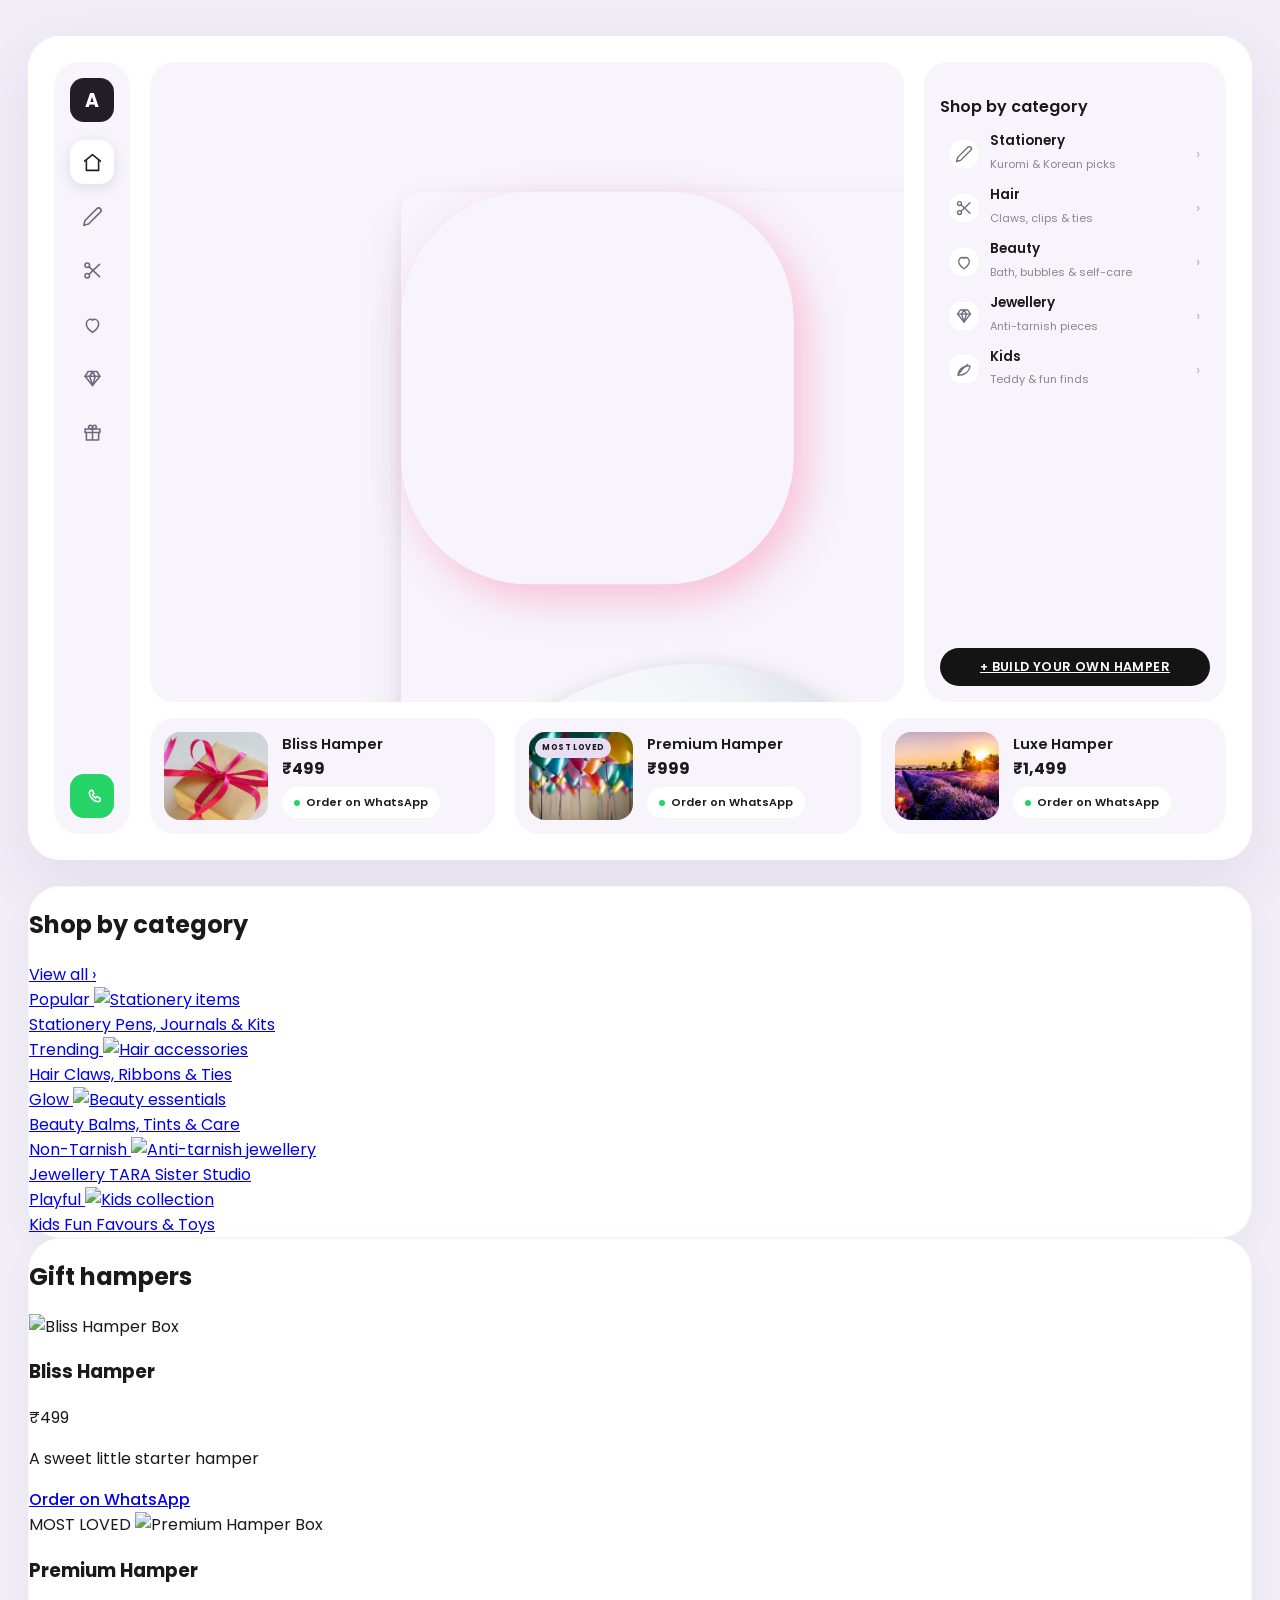
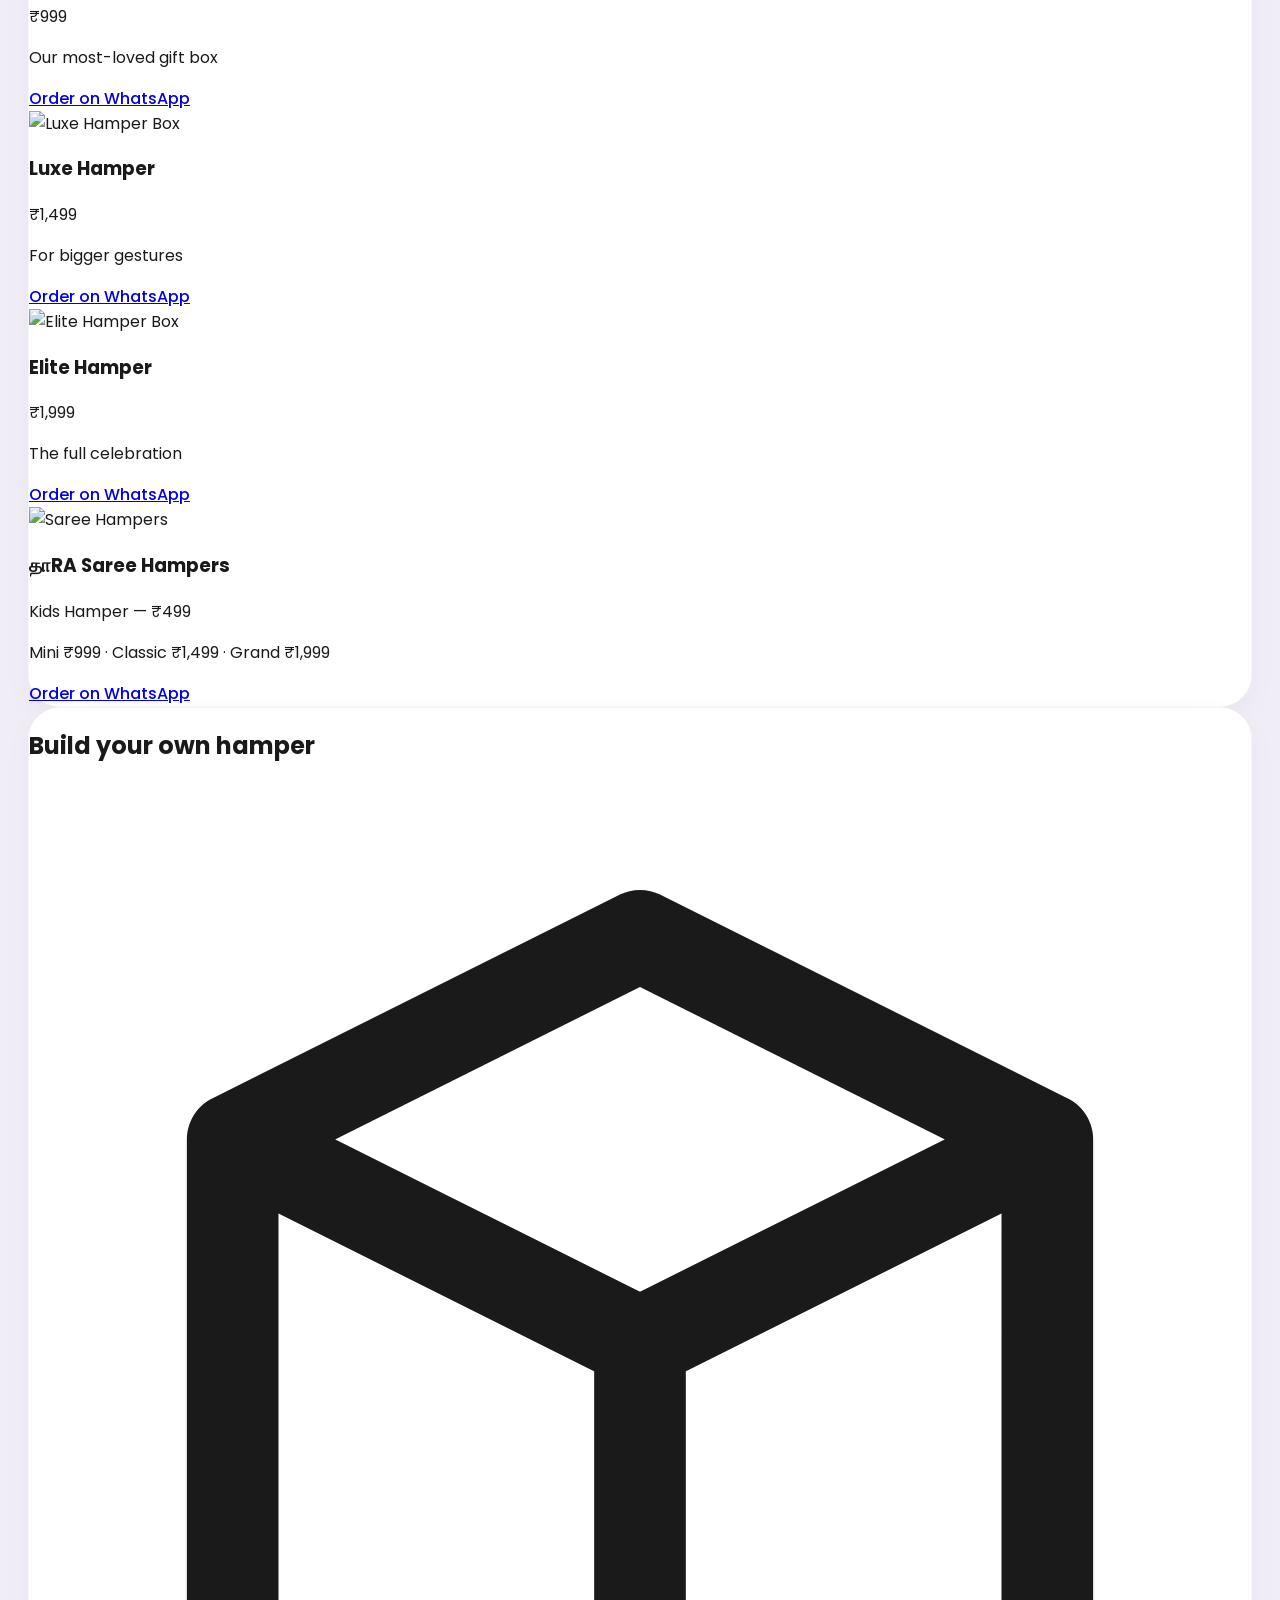
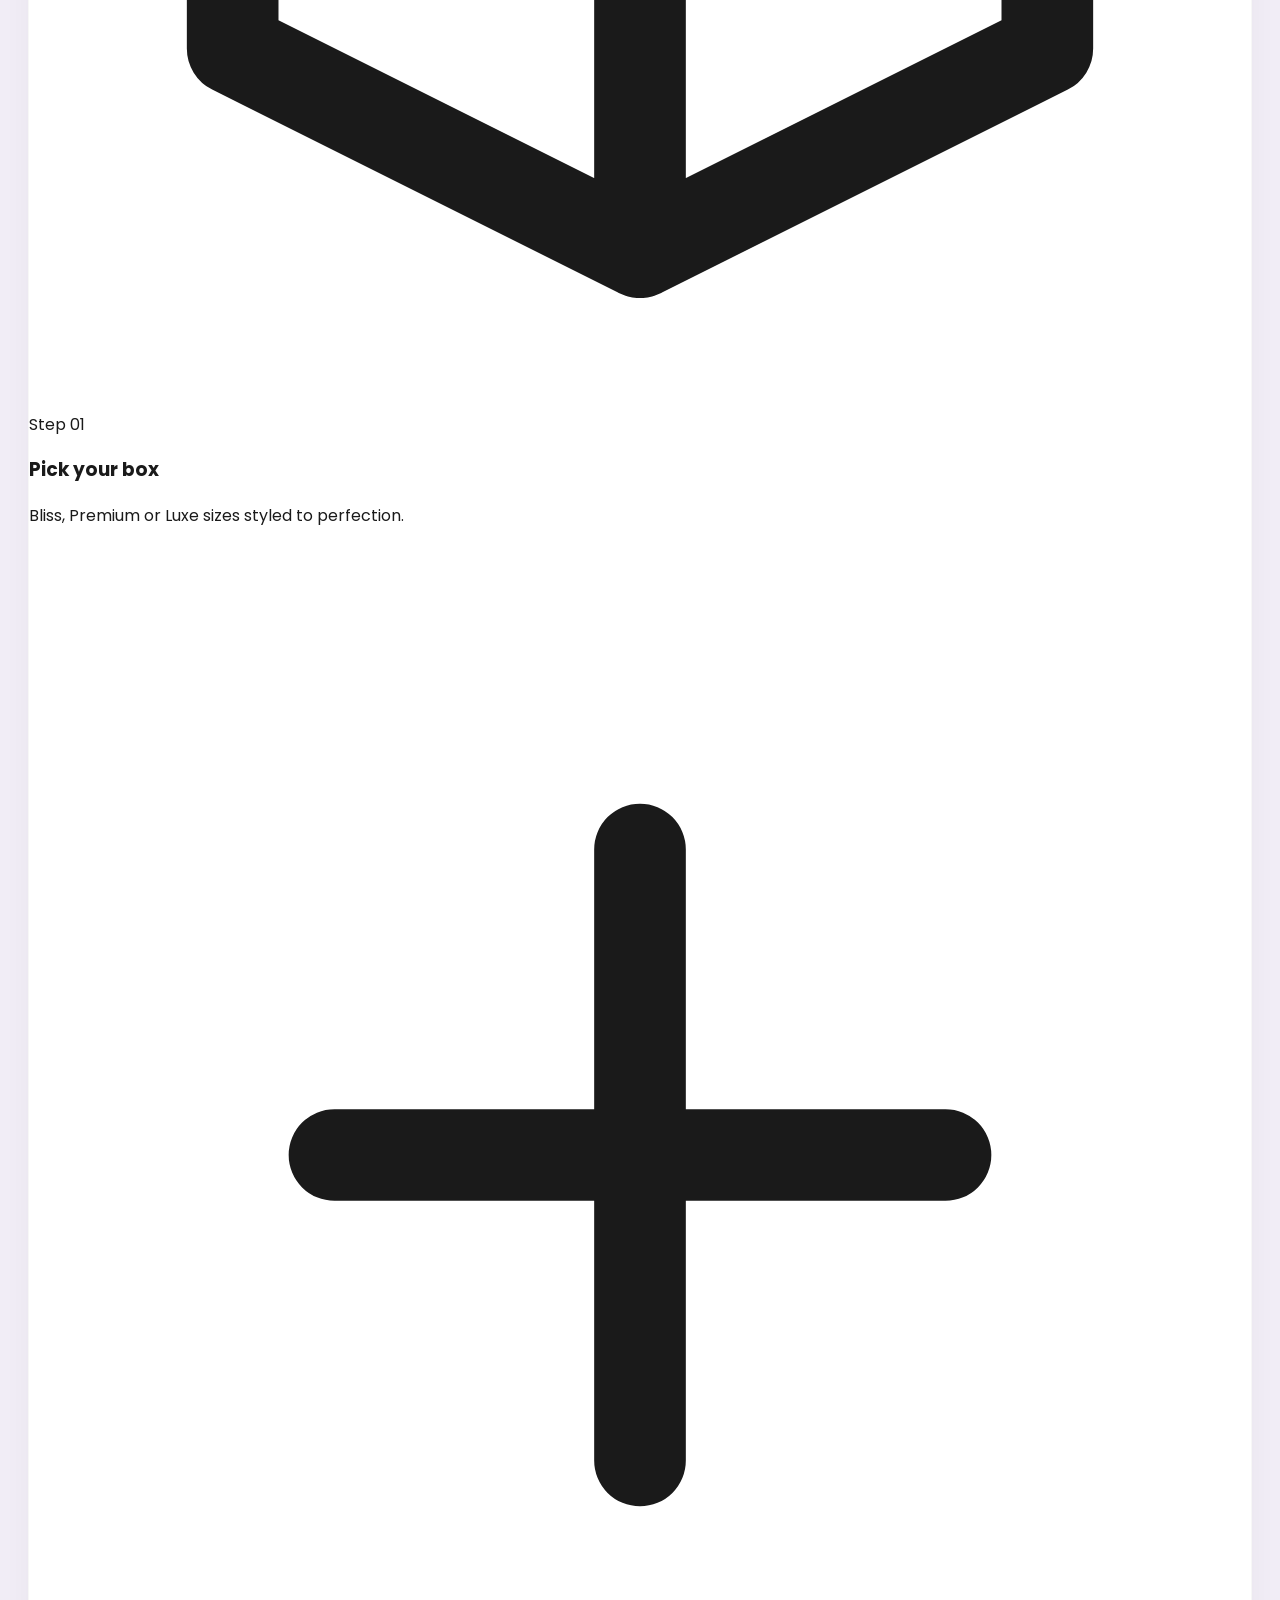
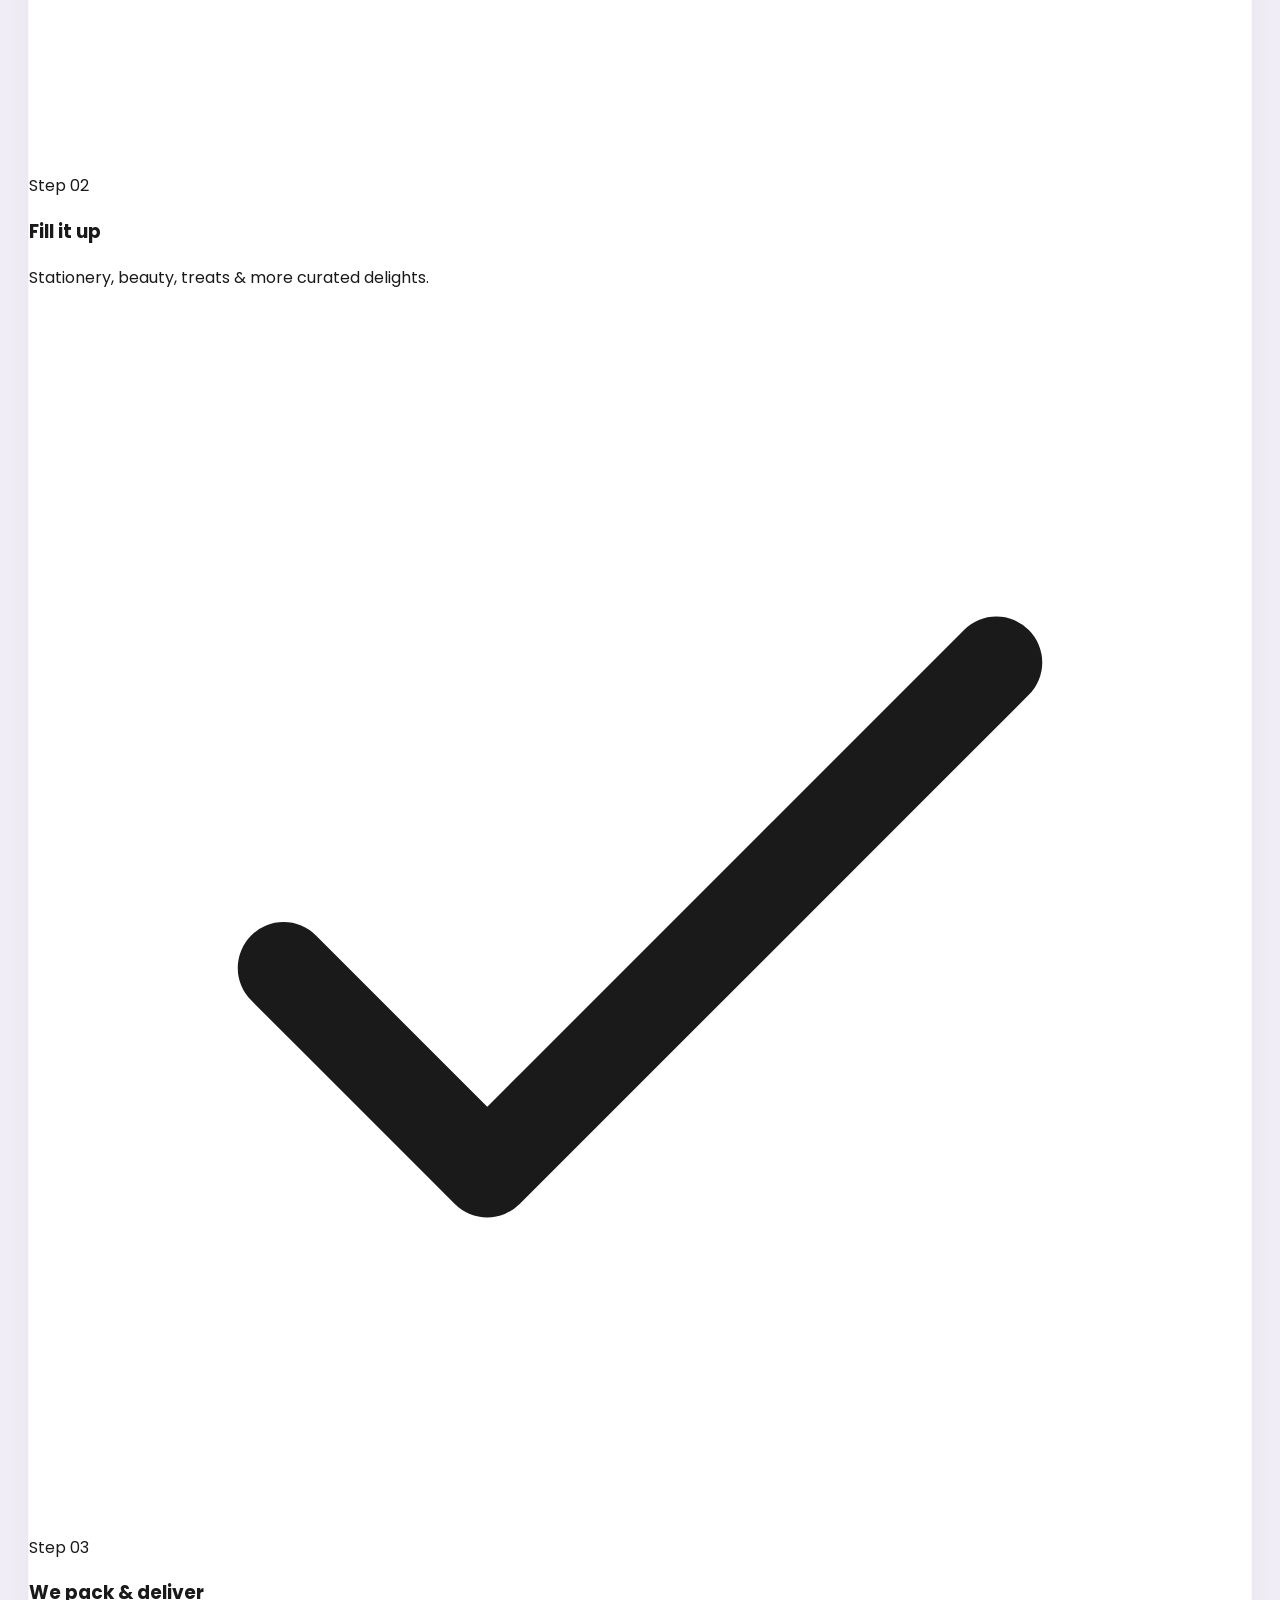
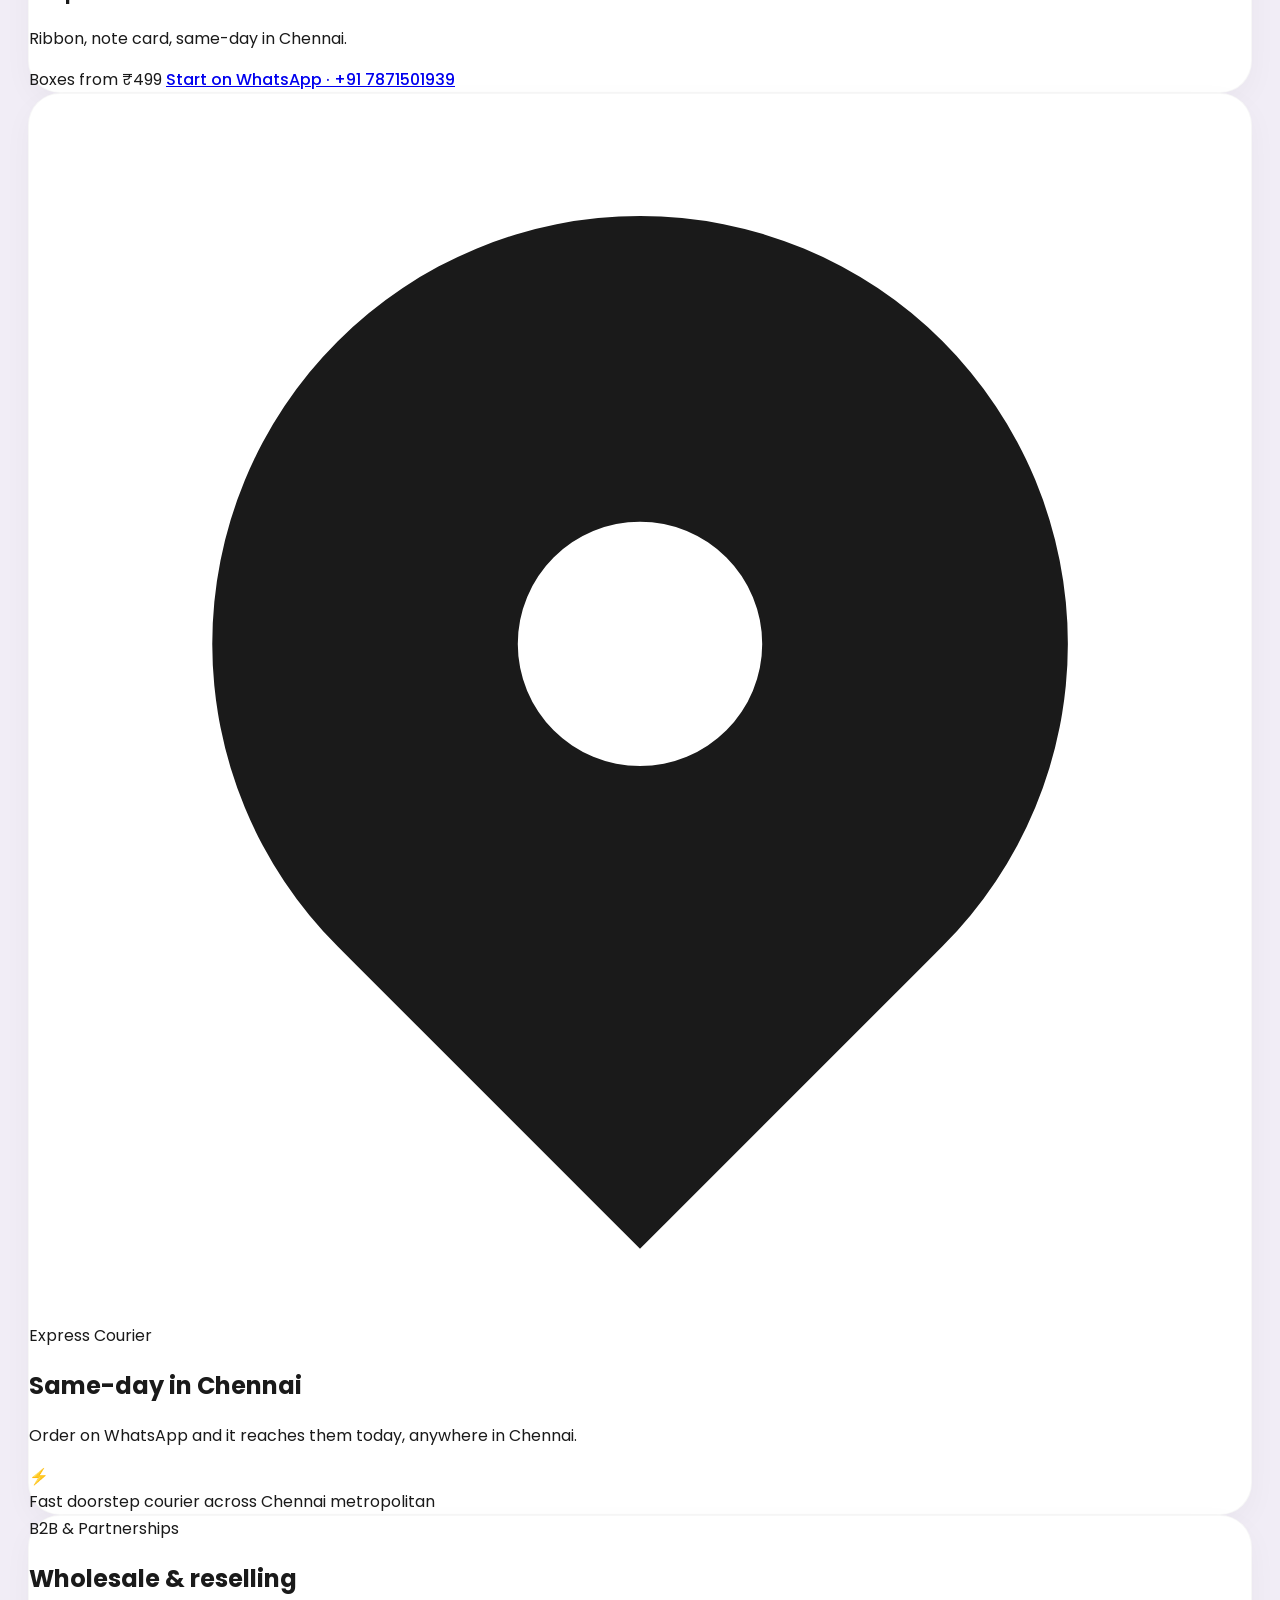
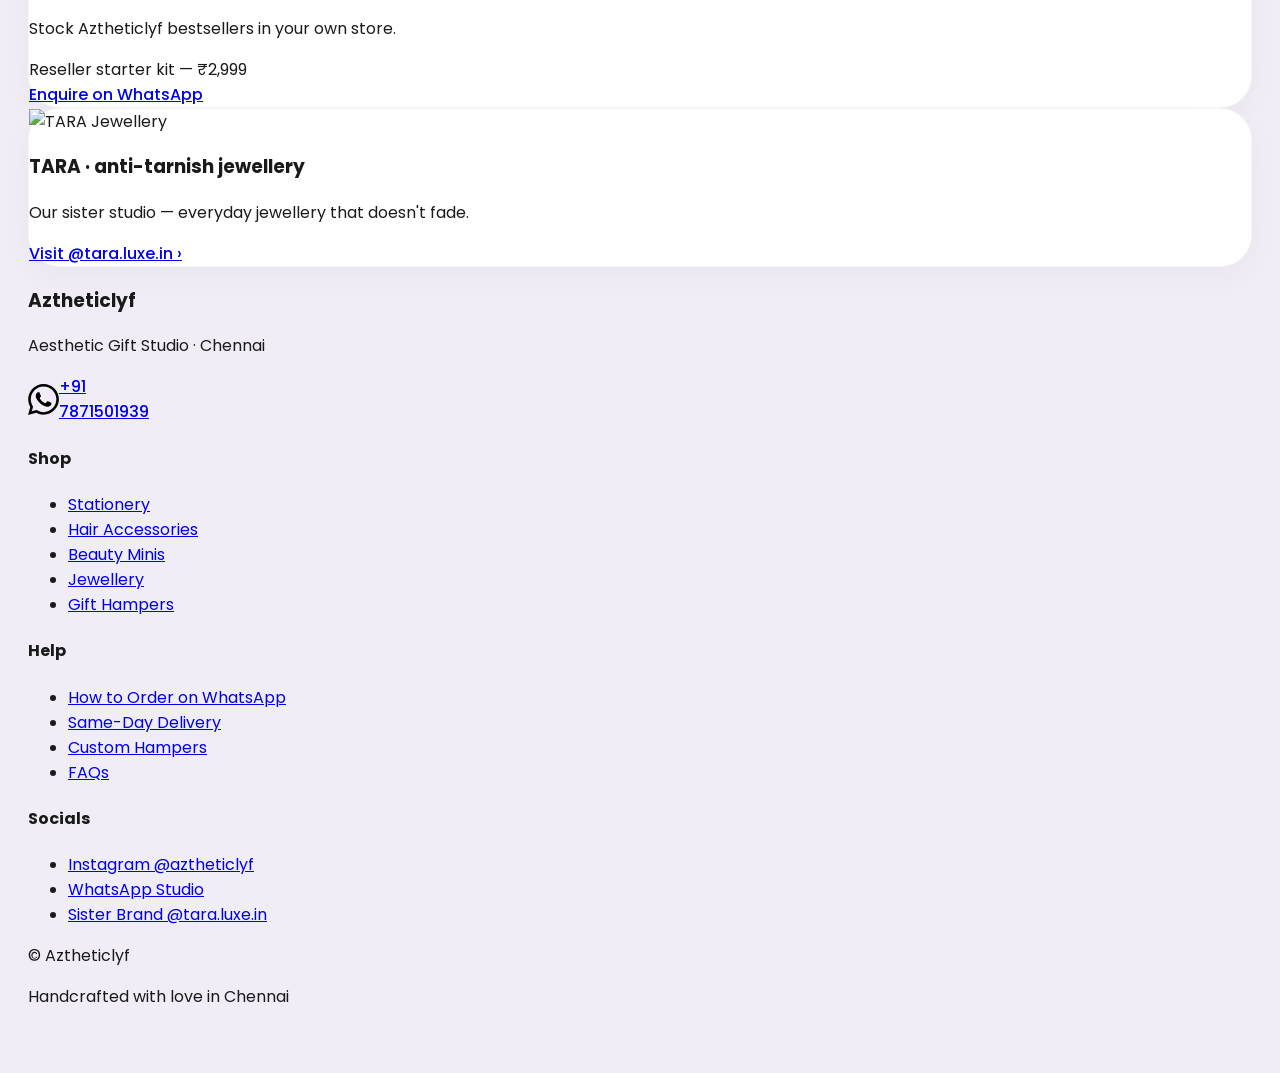
==== full/index.html @ 355dd842 "Tighten dashboard panel: close hero slot gaps" ====
<!DOCTYPE html>
<html lang="en">
<head>
<meta charset="utf-8"/>
<meta content="width=device-width, initial-scale=1.0" name="viewport"/>
<title>Aztheticlyf — Aesthetic Gift Studio · Chennai</title>
<link href="https://fonts.googleapis.com" rel="preconnect"/>
<link crossorigin="" href="https://fonts.gstatic.com" rel="preconnect"/>
<link href="https://fonts.googleapis.com/css2?family=Poppins:wght@300;400;500;600;700&display=swap" rel="stylesheet"/>
<script src="https://cdn.tailwindcss.com?plugins=forms,container-queries"></script>
<script>
    tailwind.config = {
      theme: {
        extend: {
          fontFamily: {
            sans: ['Poppins', 'sans-serif'],
          },
          colors: {
            'page-ground': '#F8F6F2',
            'az-dark': '#1A1A1A',
            'az-charcoal': '#111111',
            'az-plum': '#241E2E',
            'pastel-lavender': '#EDE8F5',
            'pastel-blush': '#FCEEEB',
            'pastel-cream': '#F7F3EC',
            'pastel-mint': '#EAF4EE',
            'wa-green': '#25D366',
          },
          borderRadius: {
            '4xl': '32px',
          },
          boxShadow: {
            'dashboard': '0 8px 30px rgba(0, 0, 0, 0.04)',
            'pill': '0 2px 8px rgba(0, 0, 0, 0.06)',
            'card-hover': '0 12px 32px rgba(0, 0, 0, 0.08)',
          }
        }
      }
    }
  </script>
<style data-purpose="dashboard-styling">
    body {
      background-color: #F1EDF6;
      font-family: 'Poppins', sans-serif;
      color: #1A1A1A;
      -webkit-font-smoothing: antialiased;
    }
    .panel-base {
      border-radius: 32px;
      background-color: #FFFFFF;
      box-shadow: 0 10px 30px rgba(0, 0, 0, 0.035);
      border: 1px solid rgba(0, 0, 0, 0.03);
      transition: all 0.3s cubic-bezier(0.16, 1, 0.3, 1);
    }
    .tile-hover {
      transition: transform 0.25s cubic-bezier(0.16, 1, 0.3, 1), box-shadow 0.25s ease;
    }
    .tile-hover:hover {
      transform: translateY(-4px);
      box-shadow: 0 12px 28px rgba(0, 0, 0, 0.06);
    }
    .pill-btn {
      display: inline-flex;
      align-items: center;
      justify-content: center;
      border-radius: 9999px;
      font-weight: 500;
      transition: all 0.2s ease-in-out;
    }
    .pill-btn:active {
      transform: scale(0.98);
    }
  </style>
<style data-purpose="dash-panel">
  :root{
    --page:#F1EDF6; --ink:#221D26; --muted:#8B8494; --soft:#F7F4FB; --soft2:#EFE9F7;
    --lav:#E7DEF3; --dark:#141414; --green:#25D366;
    --r-lg:32px; --r-md:24px; --r-sm:16px;
  }
  .page-wrap{max-width:1340px;margin:0 auto;padding:28px 20px 40px;display:flex;flex-direction:column;gap:26px}
  .stitch-wrap main{max-width:100% !important}

  .panel{background:#fff;border-radius:var(--r-lg);padding:26px;display:grid;gap:16px 20px;
    grid-template-columns:76px 1fr 302px;
    grid-template-areas:"rail hero side" "rail tiers tiers";
    box-shadow:0 24px 60px rgba(60,40,110,.08)}
  .rail{grid-area:rail;background:var(--soft);border-radius:var(--r-md);display:flex;flex-direction:column;align-items:center;padding:16px 0;gap:10px}
  .rail .mark{width:44px;height:44px;border-radius:14px;background:var(--ink);color:#fff;display:grid;place-items:center;font-weight:700;font-size:19px;margin-bottom:8px}
  .rail button{width:44px;height:44px;border:0;border-radius:14px;background:transparent;color:#6E6880;display:grid;place-items:center;cursor:pointer;transition:.25s}
  .rail button svg{width:21px;height:21px}
  .rail button:hover{background:#fff;color:var(--ink);box-shadow:0 4px 14px rgba(60,40,110,.10)}
  .rail button.on{background:#fff;color:var(--ink);box-shadow:0 4px 14px rgba(60,40,110,.12)}
  .rail .sp{flex:1}
  .rail .wa{background:var(--green);color:#fff}
  .rail .wa:hover{background:#1fb857;color:#fff}

  .panel .hero{grid-area:hero;position:relative;border-radius:var(--r-md);overflow:hidden;min-height:0;background:var(--soft)}

  .side{grid-area:side;background:var(--soft);border-radius:var(--r-md);padding:18px;display:flex;flex-direction:column}
  .side h3{font-size:17px;font-weight:600;margin-bottom:4px}
  .side p{font-size:12px;color:var(--muted);margin-bottom:10px}
  .side .row{display:flex;align-items:center;gap:12px;padding:8px 10px;border-radius:14px;transition:.2s;cursor:pointer}
  .side .row:hover{background:#fff}
  .side .row .ic{width:32px;height:32px;border-radius:11px;background:#fff;display:grid;place-items:center;color:#6E6880;flex:none}
  .side .row:hover .ic{background:var(--soft2)}
  .side .row .ic svg{width:18px;height:18px}
  .side .row b{font-size:13.5px;font-weight:600;display:block;line-height:1.25}
  .side .row span{font-size:11px;color:var(--muted)}
  .side .row .arr{margin-left:auto;color:#B9B2C4;font-size:15px}
  .side .build{margin-top:auto;background:var(--dark);color:#fff;text-align:center;padding:12px;border-radius:999px;font-size:12.5px;font-weight:600;letter-spacing:.4px}
  .side .build:hover{background:#000}

  .tiers{grid-area:tiers;display:grid;grid-template-columns:repeat(3,1fr);gap:20px}
  .tier{background:var(--soft);border-radius:var(--r-md);padding:14px;display:flex;gap:14px;align-items:center;transition:.25s}
  .tier:hover{transform:translateY(-3px);box-shadow:0 14px 30px rgba(60,40,110,.10)}
  .tier .tp{width:104px;height:88px;border-radius:var(--r-sm);overflow:hidden;flex:none;position:relative}
  .tier .tp img{display:block;width:100%;height:100%;object-fit:cover}
  .tier .bdg{position:absolute;top:6px;left:6px;background:var(--lav);font-size:8px;font-weight:700;padding:4px 7px;border-radius:999px;letter-spacing:.4px}
  .tier b{font-size:14.5px;font-weight:600;display:block}
  .tier .pr{font-size:16px;font-weight:700;margin:1px 0 6px}
  .chip{display:inline-flex;background:#fff;border-radius:999px;padding:7px 12px;font-size:11px;font-weight:600;align-items:center;gap:6px}
  .chip i{width:6px;height:6px;border-radius:50%;background:var(--green)}

  @media (max-width:1280px){
    .side{padding:16px}
    .side p{display:none}
    .side h3{font-size:16px;margin-bottom:8px}
    .side .row{padding:6px 10px}
    .side .row .ic{width:28px;height:28px}
    .side .build{padding:10px}
  }
  @media (max-width:1150px){
    .panel{grid-template-columns:64px 1fr;grid-template-areas:"rail hero" "rail side" "rail tiers"}
    .panel .hero{min-height:380px}
    .side p{display:block}
    .tiers{grid-template-columns:1fr 1fr}
  }
  @media (max-width:680px){
    .page-wrap{padding:14px 10px 26px}
    .panel{grid-template-columns:minmax(0,1fr);grid-template-areas:"rail" "hero" "side" "tiers";padding:16px}
    .rail{flex-direction:row;padding:10px 12px;overflow-x:auto;scrollbar-width:none}
    .rail::-webkit-scrollbar{display:none}
    .rail button,.rail .mark{flex:none}
    .rail .mark{margin:0} .rail .sp{display:none}
    .panel .hero{min-height:250px}
    .tiers{grid-template-columns:1fr}
  }
</style>
  <script type="module" crossorigin src="./assets/index-CYHc7f5M.js"></script>
</head>
<body>
<div id="root"></div>
</body>
</html>
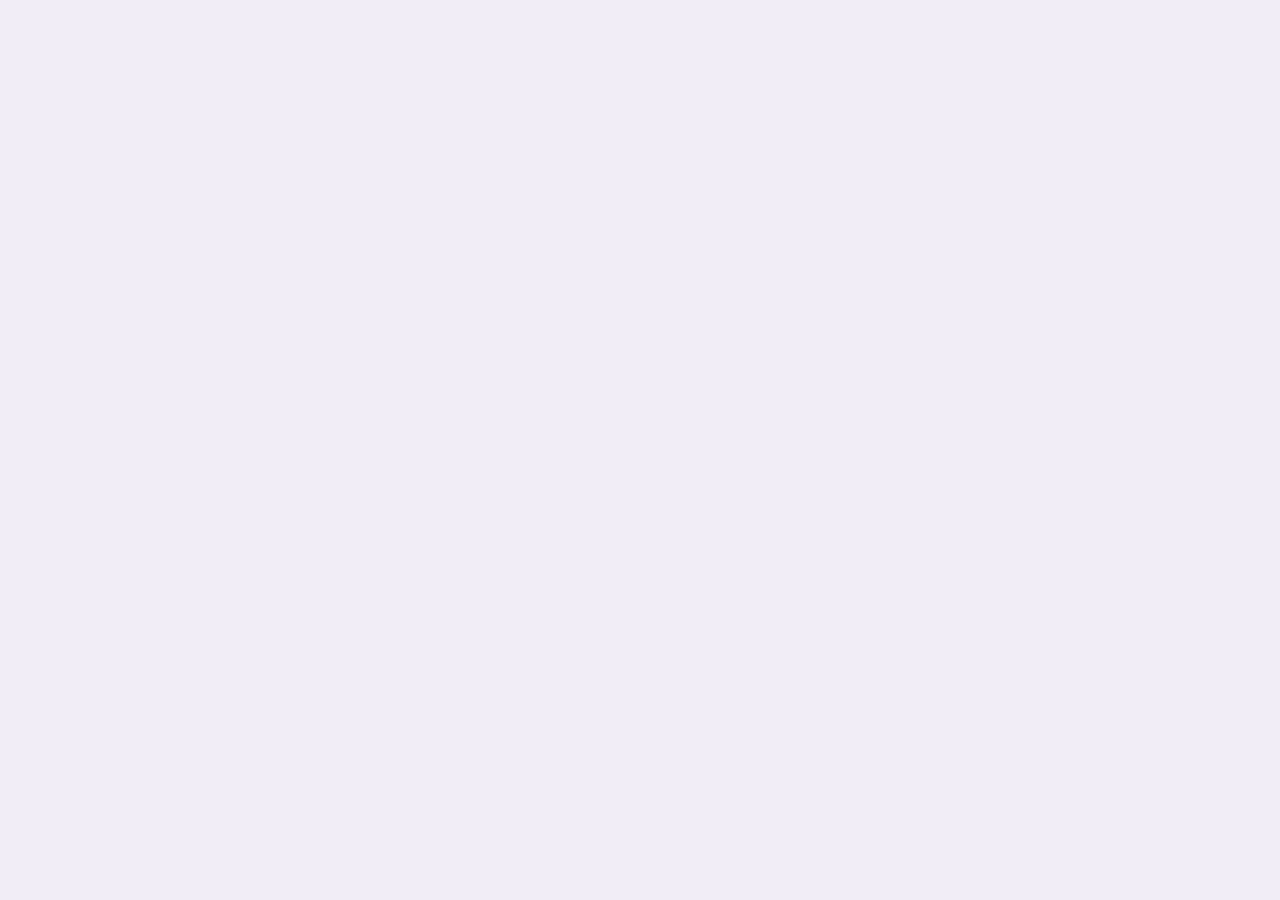
==== commit eabeda9d: "Hero: float-knock, new lamp/duffle/bottle scenes" ====
--- a/full/index.html
+++ b/full/index.html
@@ -146,7 +146,7 @@
     .tiers{grid-template-columns:1fr}
   }
 </style>
-  <script type="module" crossorigin src="./assets/index-CYHc7f5M.js"></script>
+  <script type="module" crossorigin src="./assets/index-CqGzau9O.js"></script>
 </head>
 <body>
 <div id="root"></div>
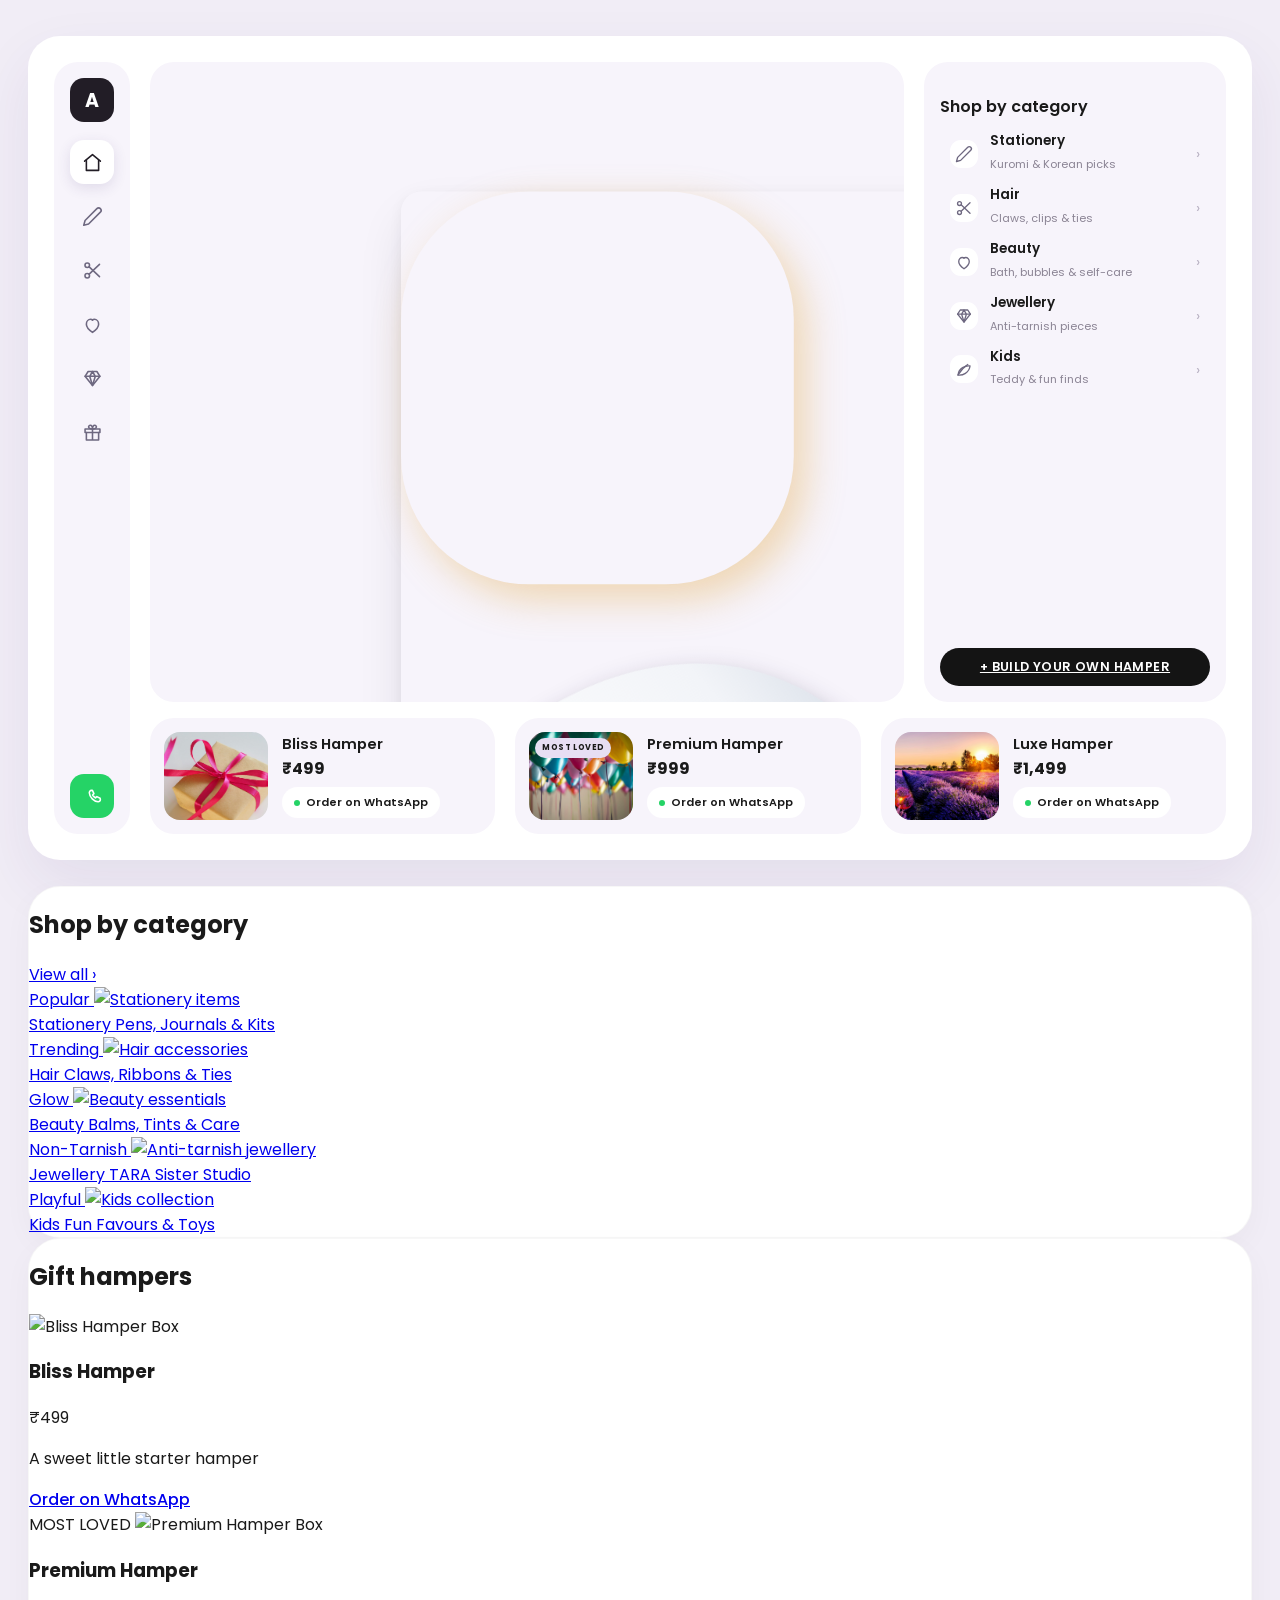
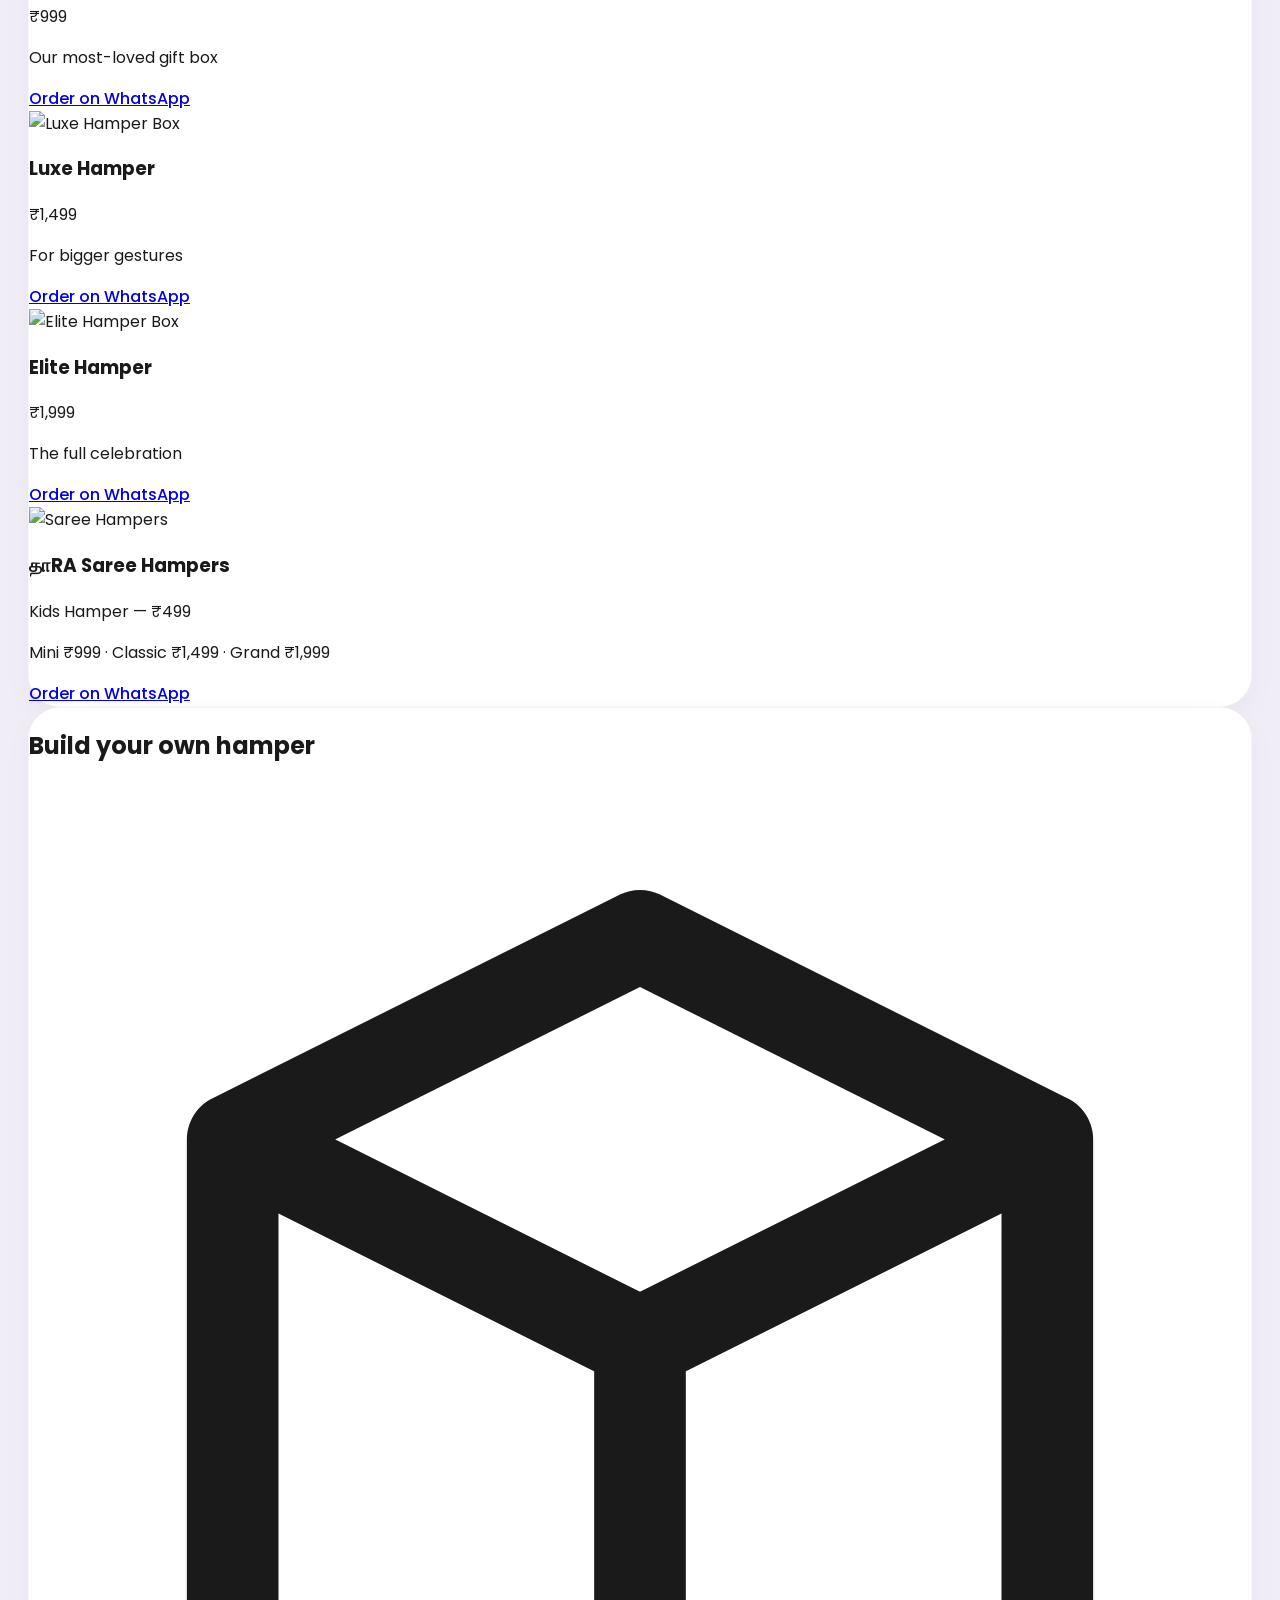
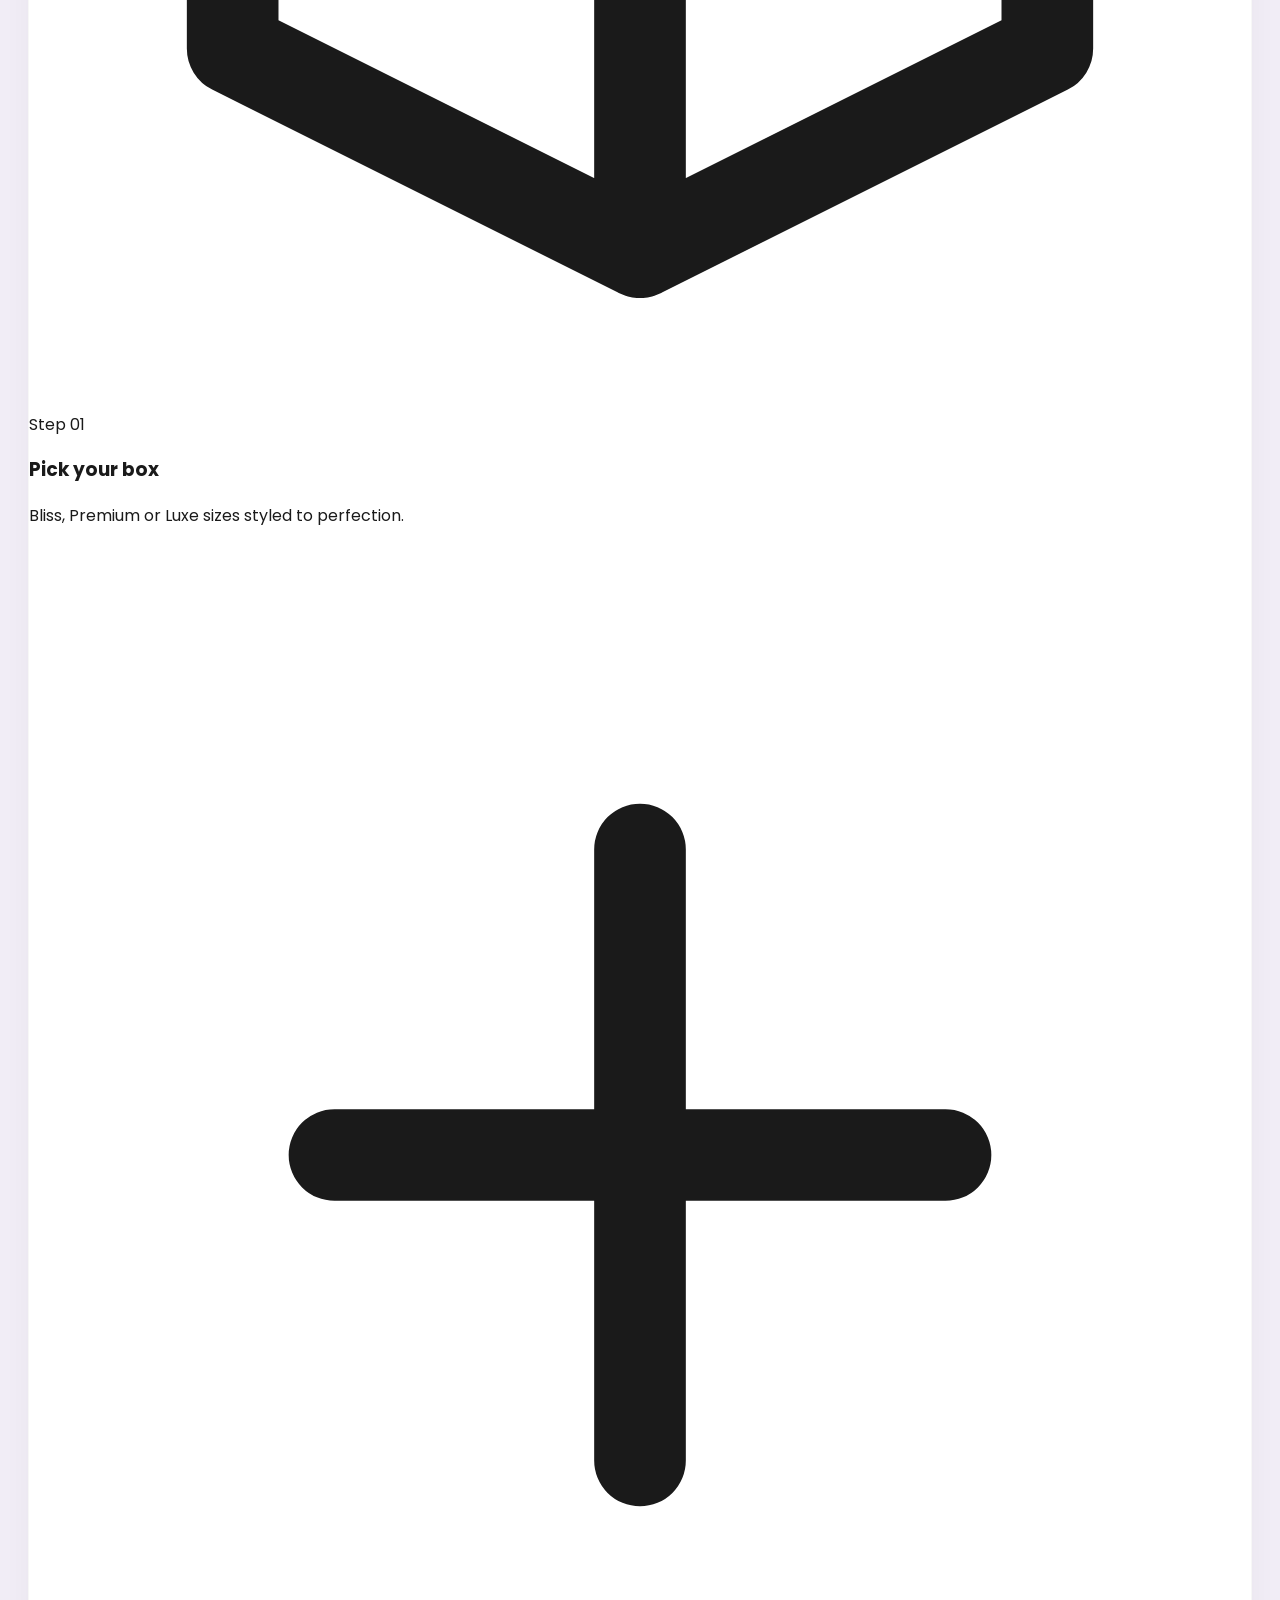
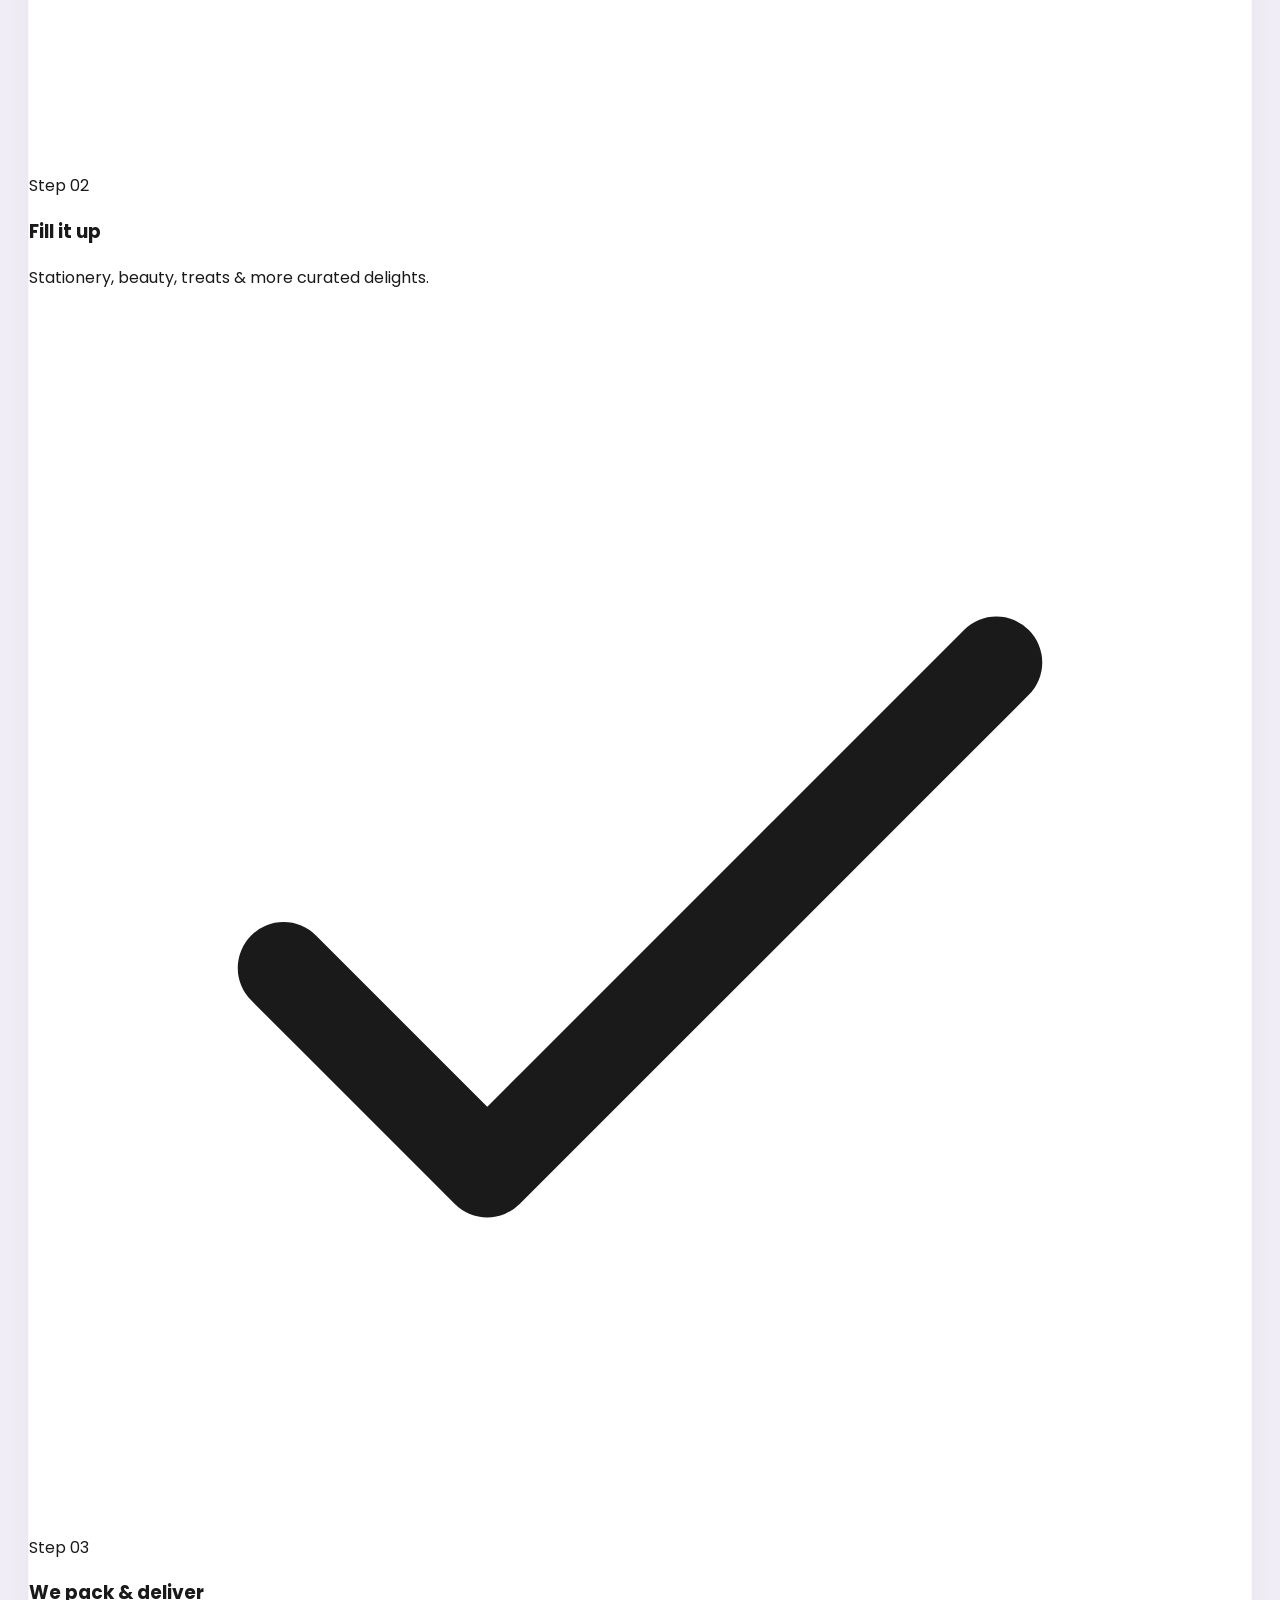
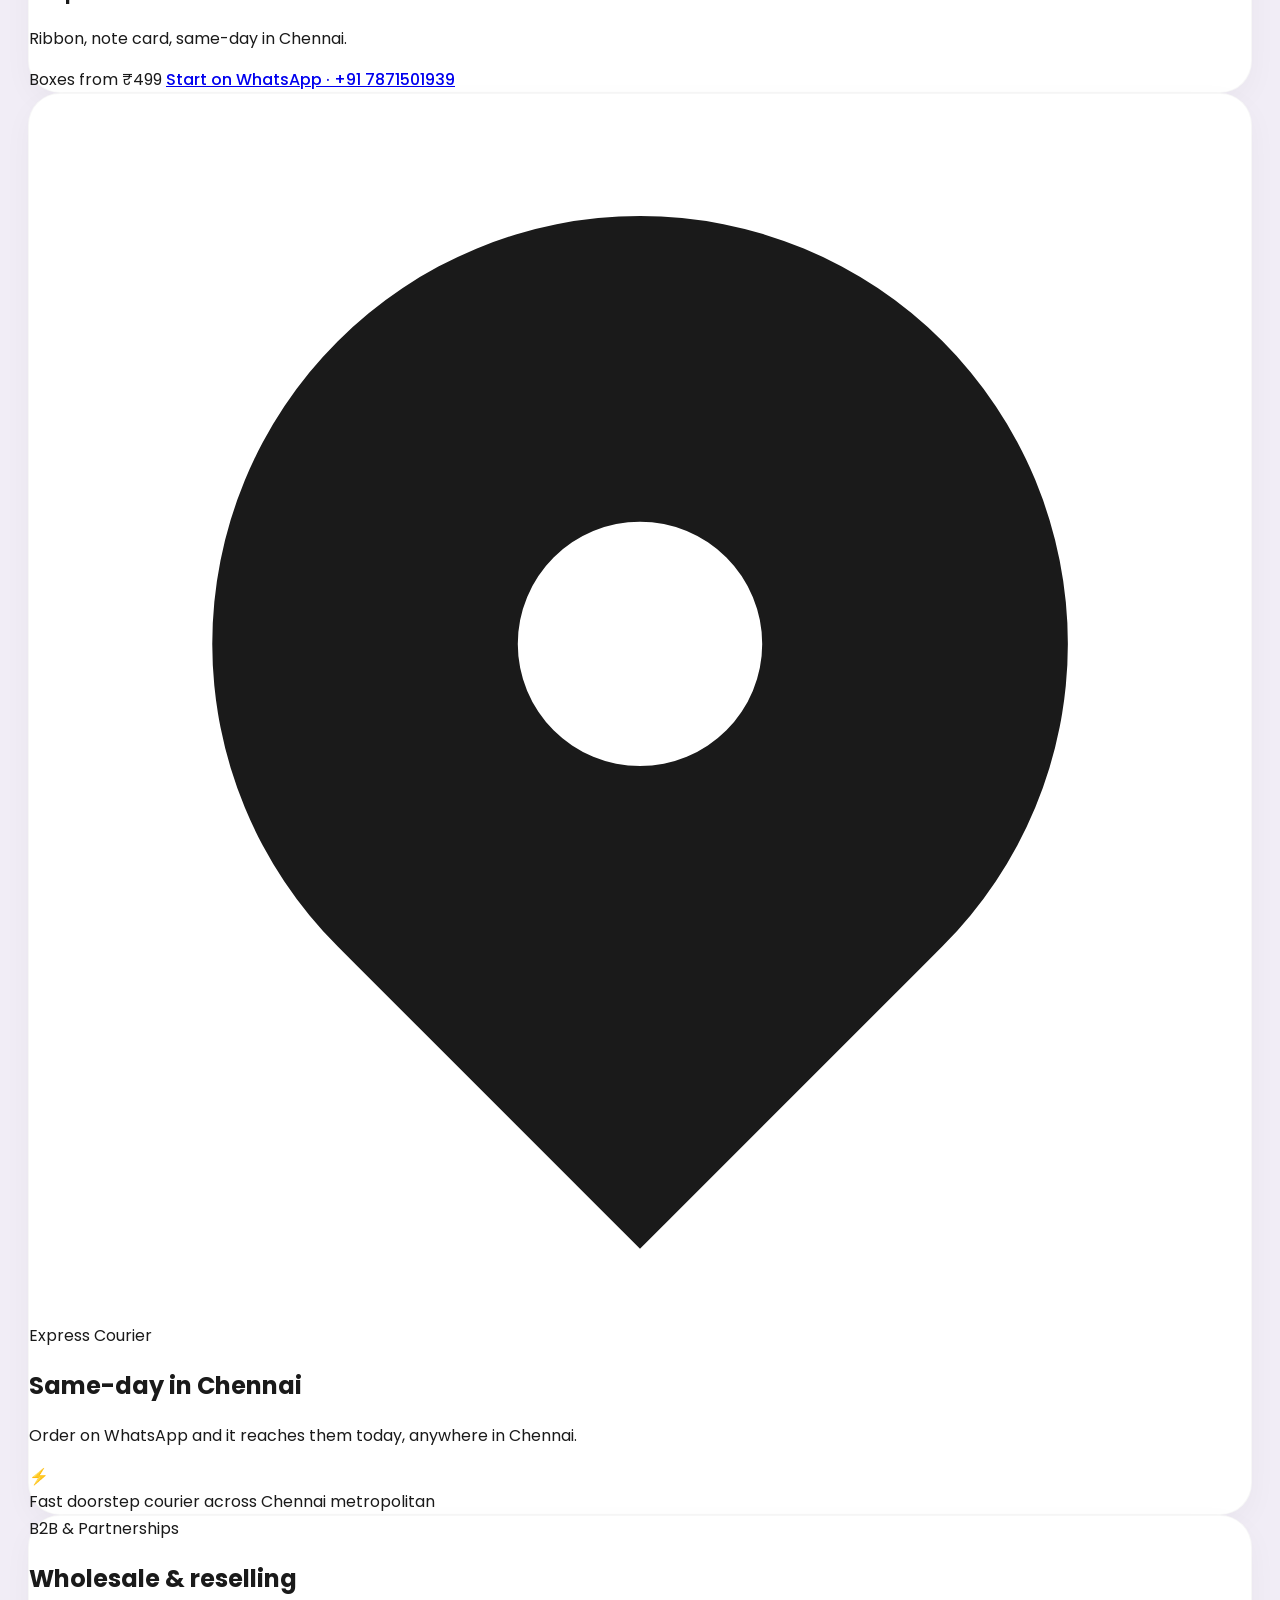
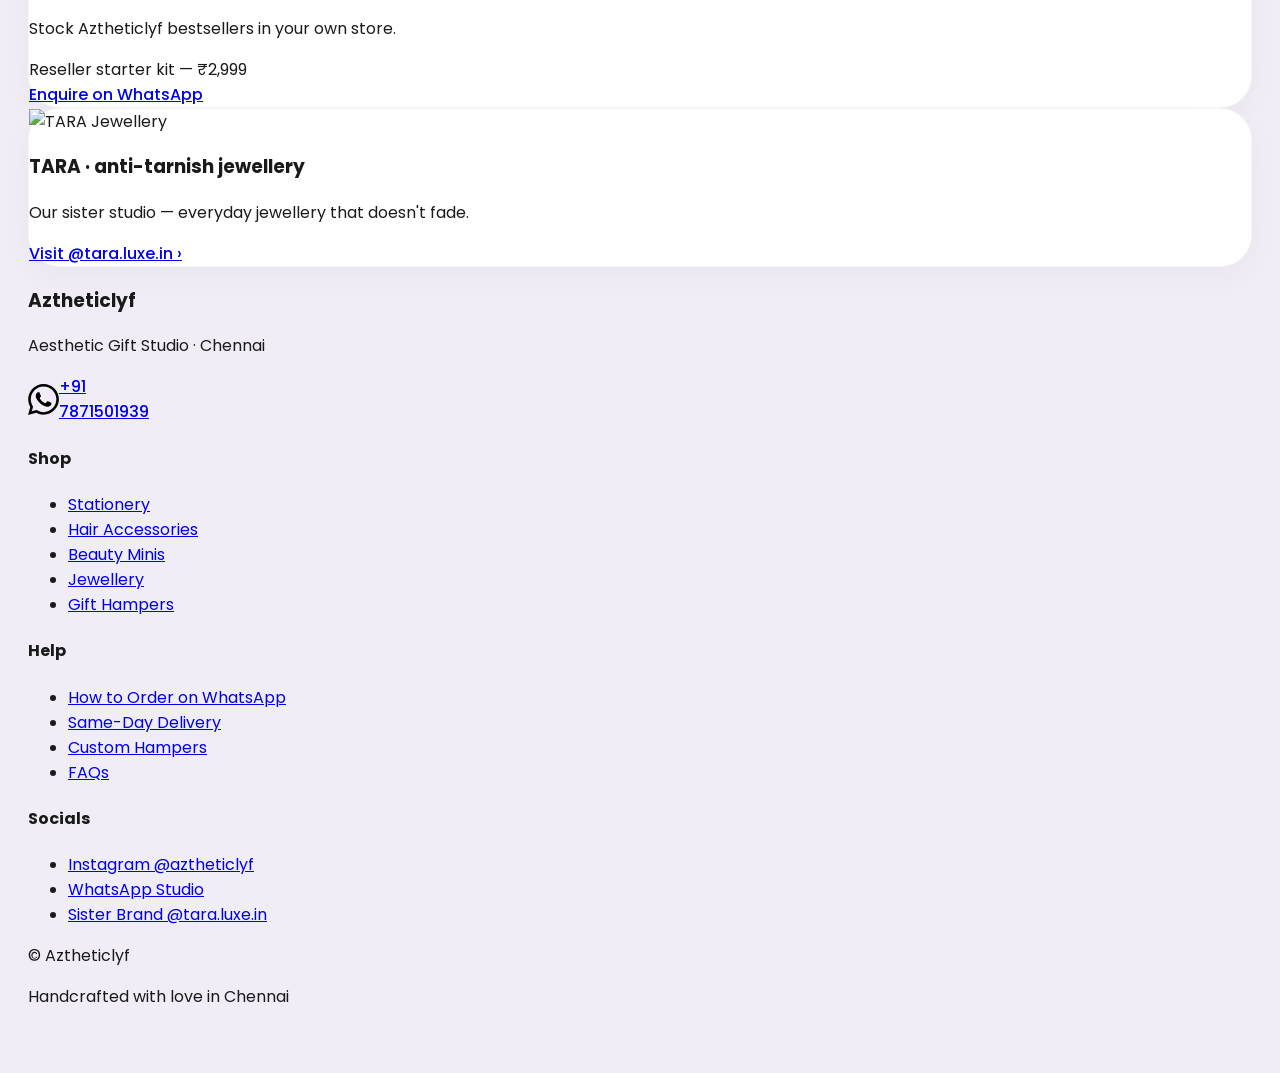
==== commit e4404543: "Hero: repel transition - incoming from top" ====
--- a/full/index.html
+++ b/full/index.html
@@ -146,7 +146,7 @@
     .tiers{grid-template-columns:1fr}
   }
 </style>
-  <script type="module" crossorigin src="./assets/index-CqGzau9O.js"></script>
+  <script type="module" crossorigin src="./assets/index-D9dNX4sS.js"></script>
 </head>
 <body>
 <div id="root"></div>
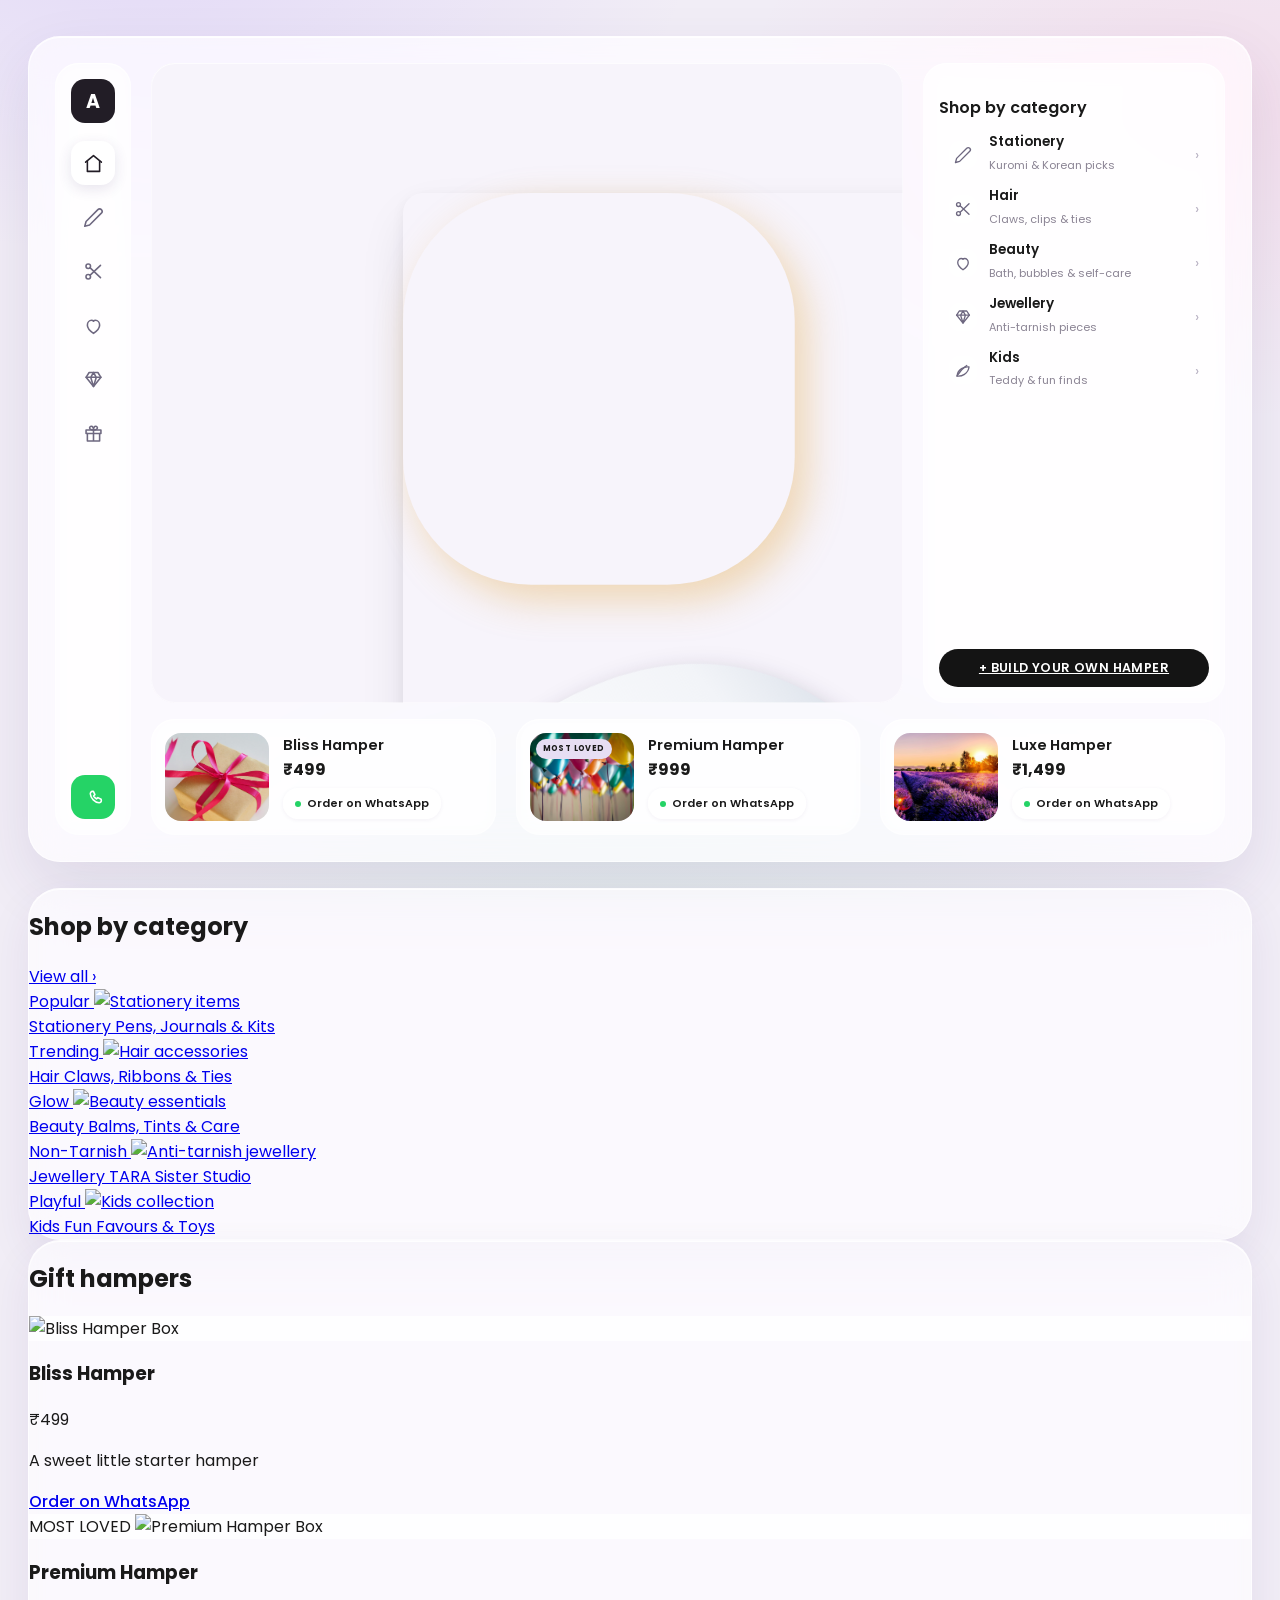
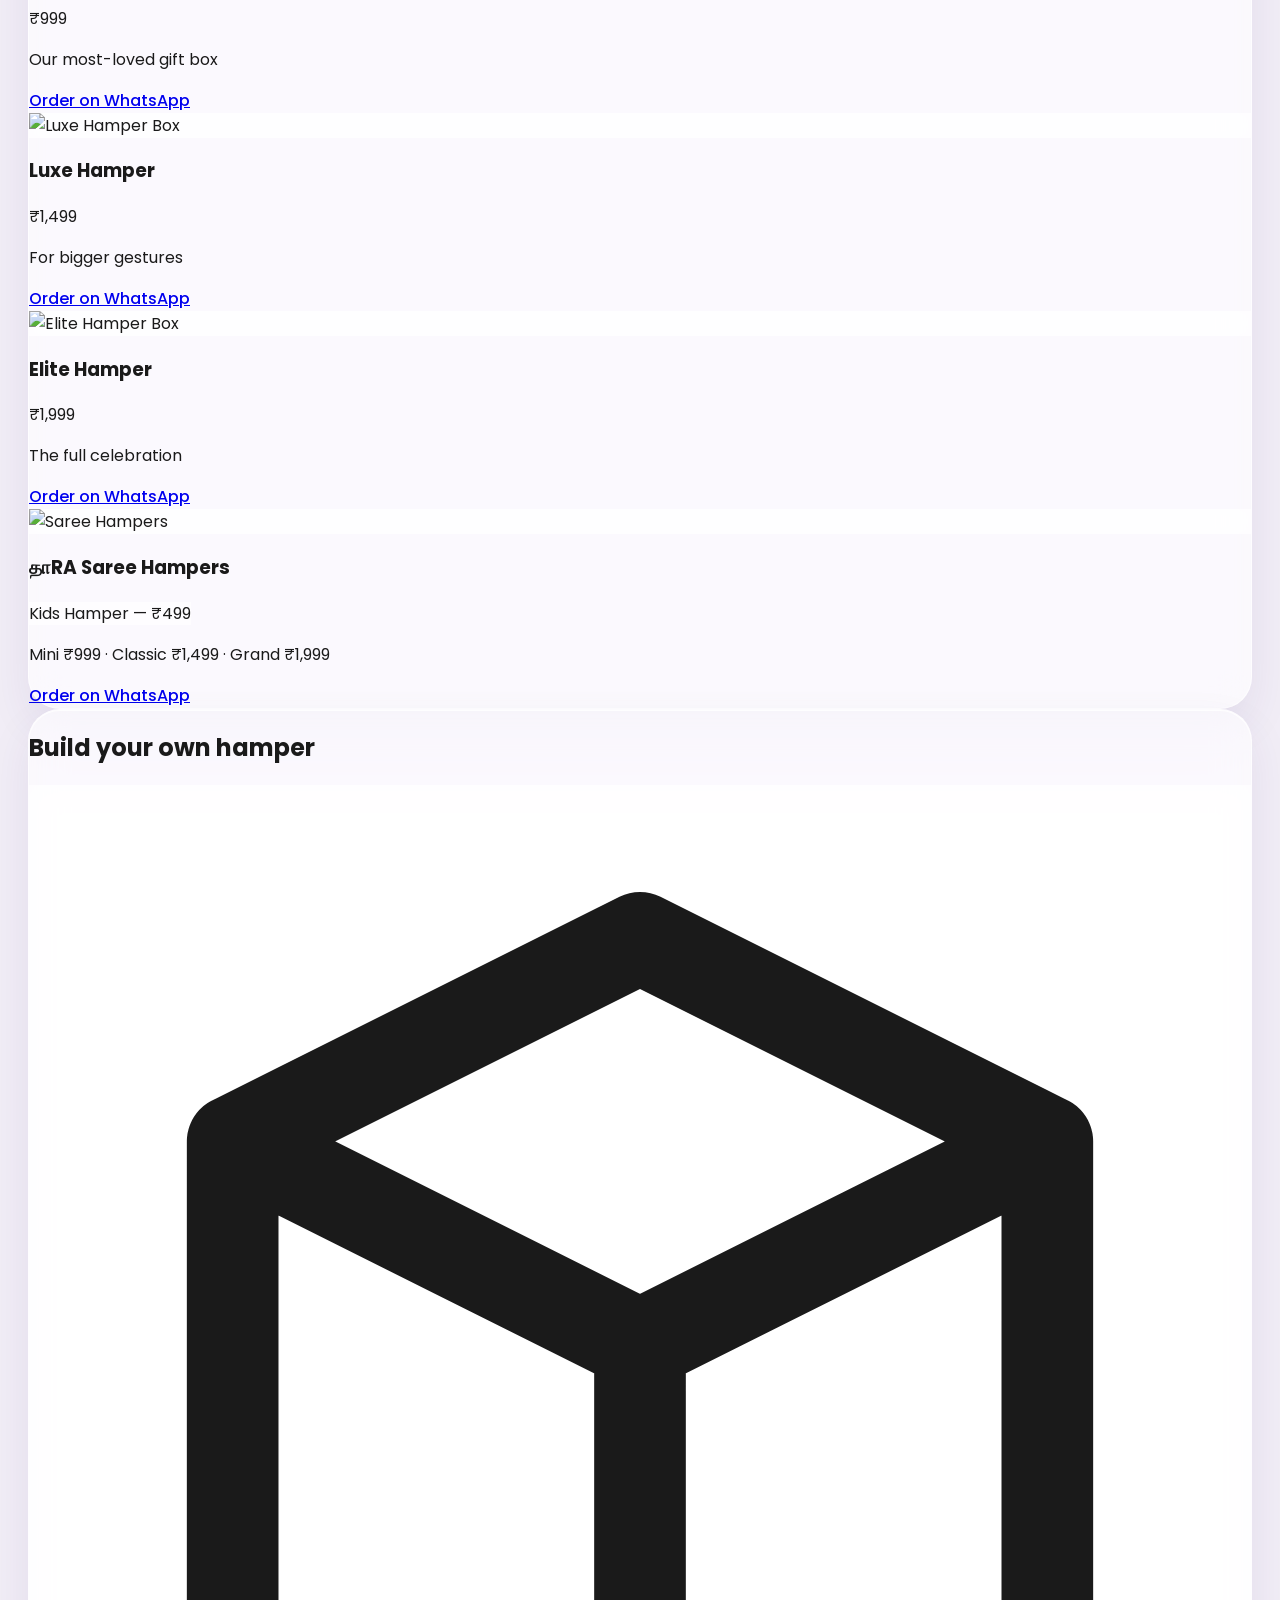
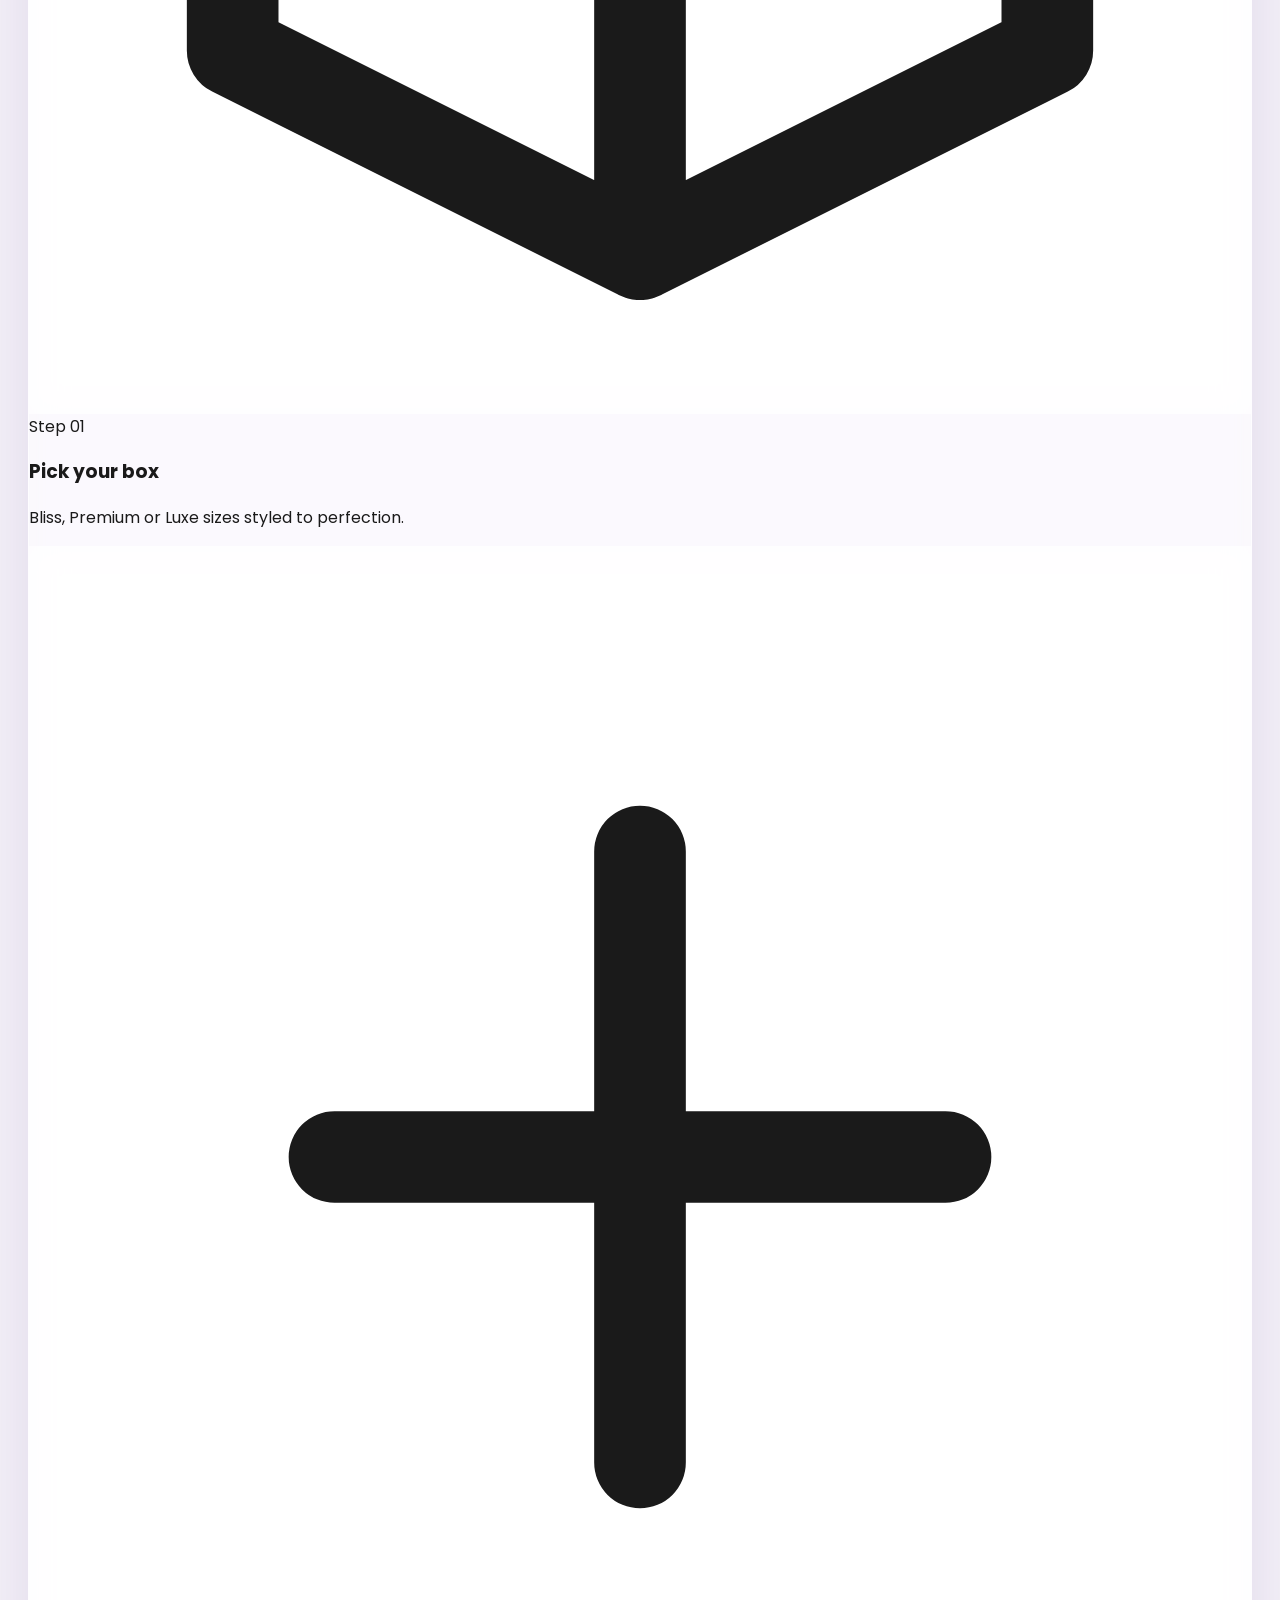
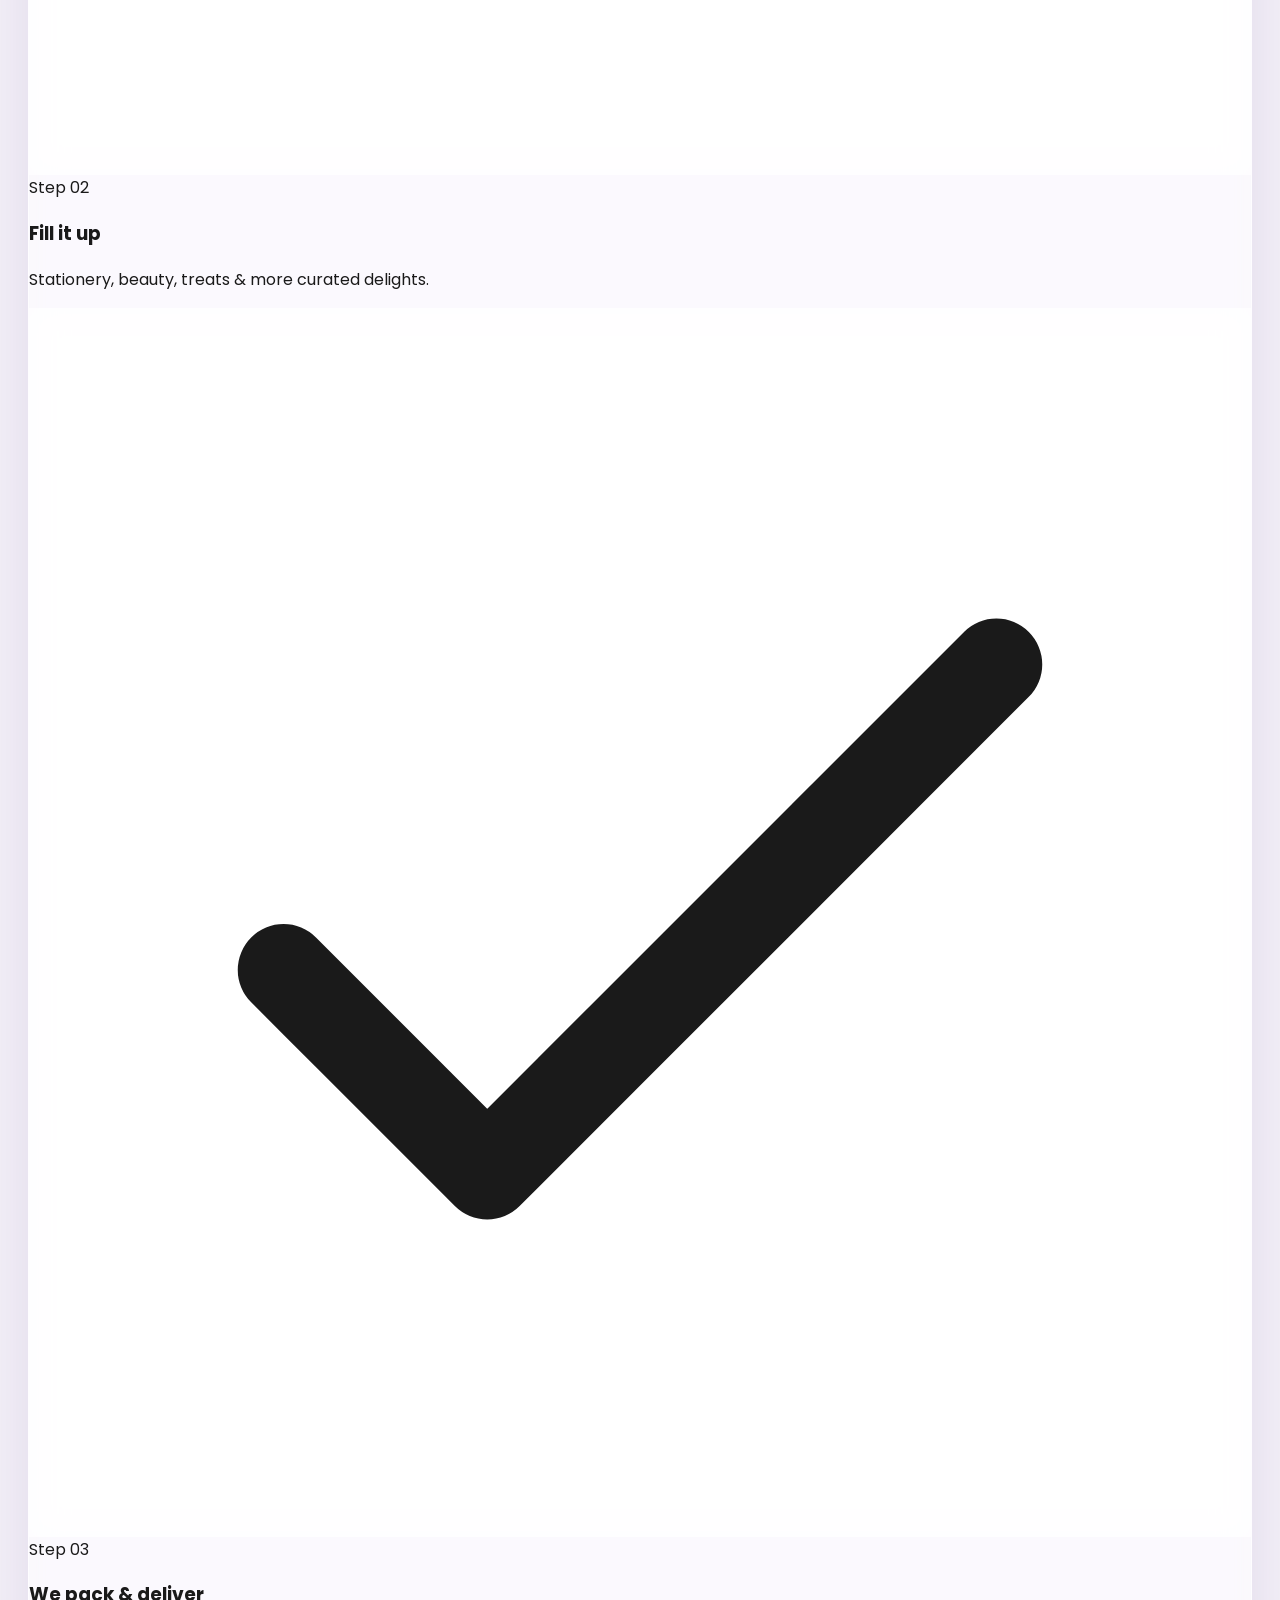
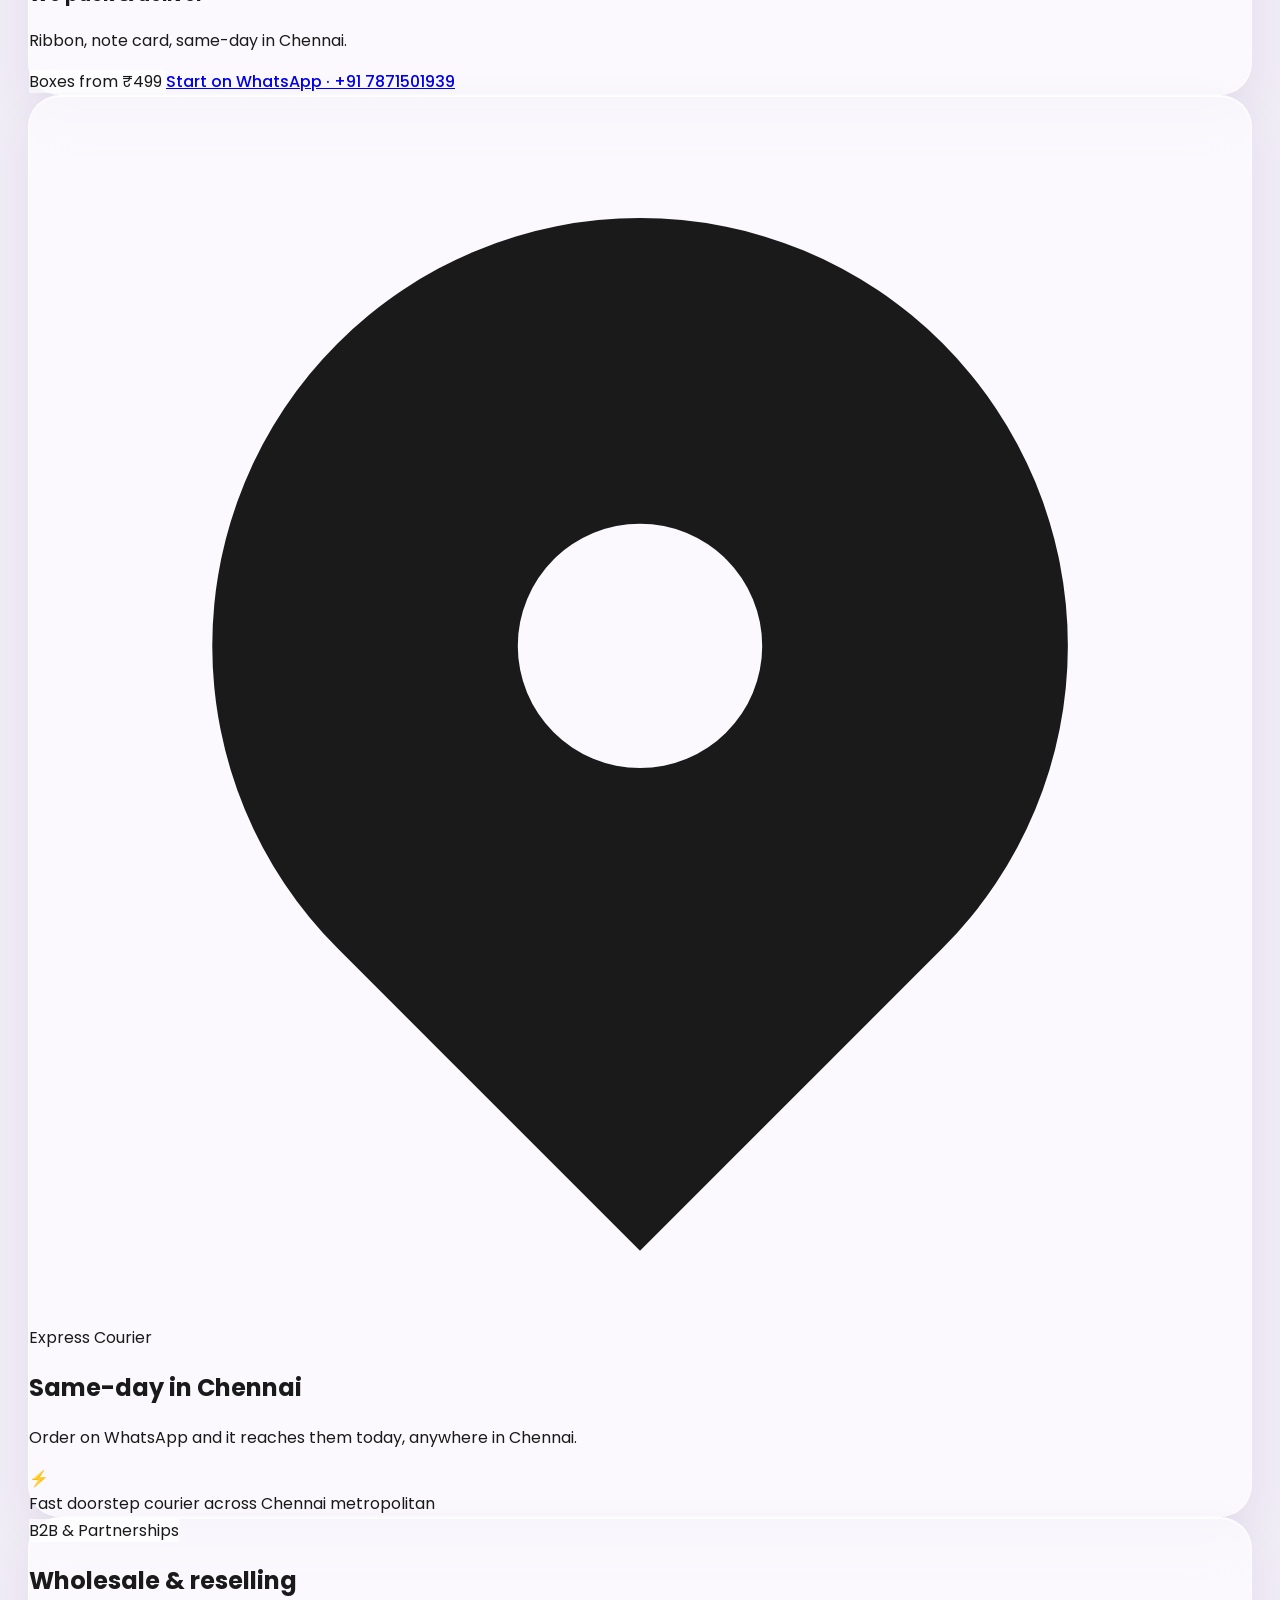
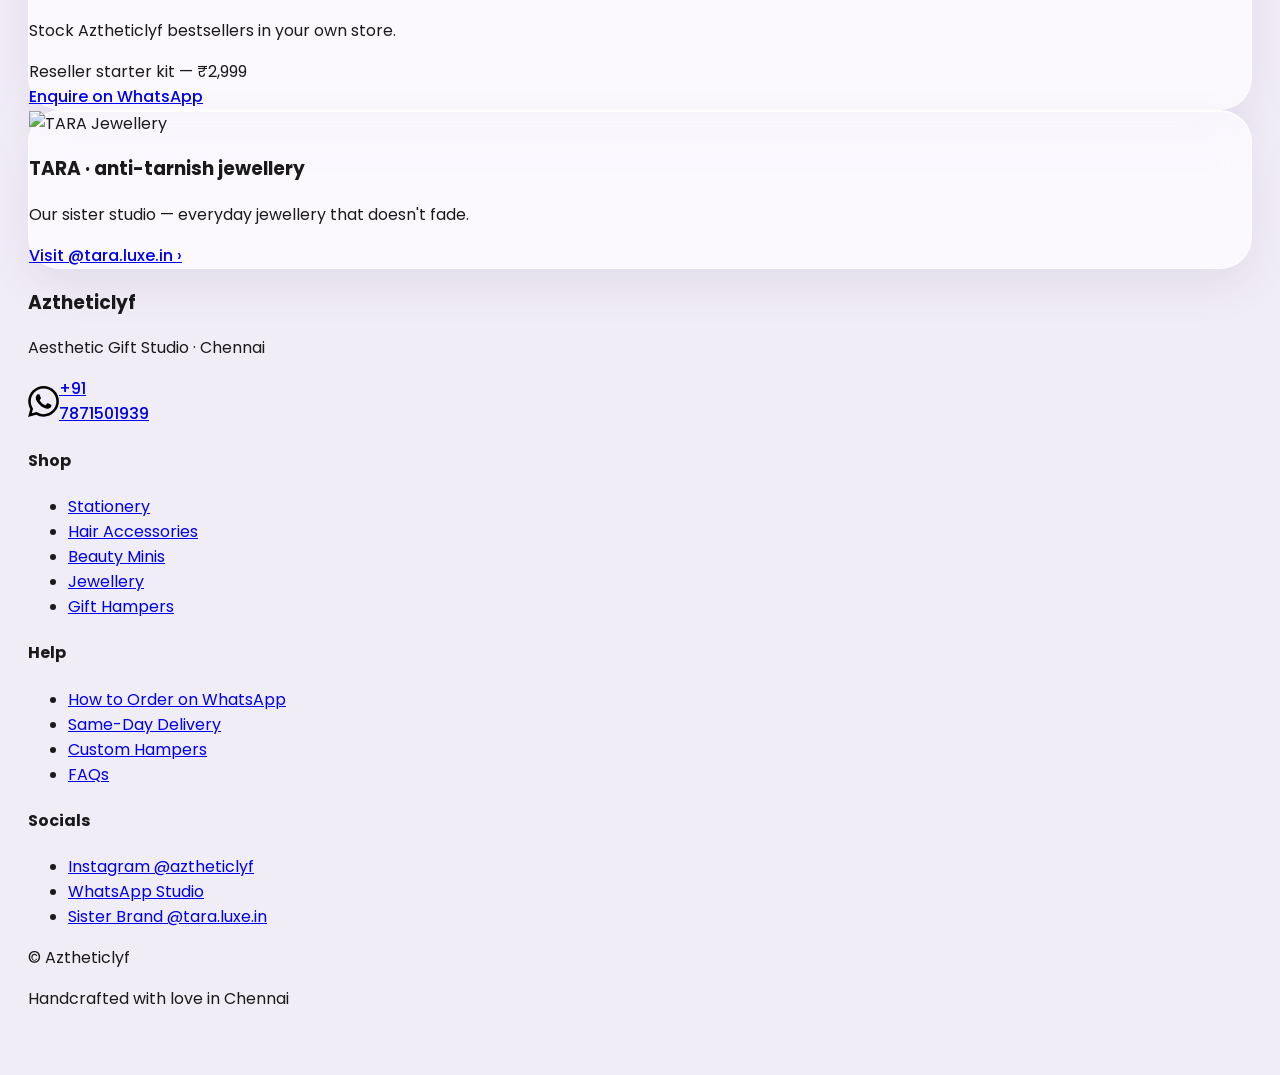
==== commit 083bd015: "Apple UI skin - glass material, layout untouched" ====
--- a/full/index.html
+++ b/full/index.html
@@ -146,7 +146,89 @@
     .tiers{grid-template-columns:1fr}
   }
 </style>
-  <script type="module" crossorigin src="./assets/index-D9dNX4sS.js"></script>
+<style data-purpose="apple-skin">
+  /* ===== APPLE UI SKIN (user order 2026-11-15) =====
+     Material + micro-interactions ONLY. No layout property is touched:
+     nothing moves, resizes, reflows or changes place. */
+
+  /* Ambient wash behind everything, so the glass has something to refract */
+  body{
+    background:
+      radial-gradient(900px 520px at 12% -6%, rgba(158,123,255,.16), rgba(158,123,255,0) 60%),
+      radial-gradient(820px 520px at 96% 12%, rgba(255,92,147,.10), rgba(255,92,147,0) 60%),
+      radial-gradient(1000px 640px at 50% 108%, rgba(37,211,102,.07), rgba(37,211,102,0) 60%),
+      #F1EDF6;
+    background-attachment: fixed;
+  }
+
+  /* Frosted glass — the main dashboard panel */
+  .panel{
+    background: rgba(255,255,255,.68);
+    -webkit-backdrop-filter: blur(20px) saturate(180%);
+    backdrop-filter: blur(20px) saturate(180%);
+    border: 1px solid rgba(255,255,255,.65);
+    box-shadow: 0 24px 60px rgba(60,40,110,.10), inset 0 1px 0 rgba(255,255,255,.85);
+  }
+  /* Nested vibrancy — rail, category panel, tier cards */
+  .rail, .side, .tier{
+    background: rgba(255,255,255,.48);
+    -webkit-backdrop-filter: blur(12px) saturate(160%);
+    backdrop-filter: blur(12px) saturate(160%);
+    box-shadow: inset 0 1px 0 rgba(255,255,255,.75), inset 0 0 0 1px rgba(255,255,255,.35);
+  }
+  .rail button:hover{ background: rgba(255,255,255,.85); }
+  .side .row:hover{ background: rgba(255,255,255,.85); }
+  .side .row .ic{ background: rgba(255,255,255,.75); }
+  .chip{
+    background: rgba(255,255,255,.82);
+    box-shadow: inset 0 0 0 1px rgba(255,255,255,.5), 0 1px 4px rgba(60,40,110,.06);
+  }
+
+  /* Hero slot — a hairline light ring only; the scenes inside are untouched */
+  .panel .hero{
+    box-shadow: inset 0 0 0 1px rgba(255,255,255,.55);
+  }
+  .panel .hero::after{
+    content: ''; position: absolute; inset: 0; border-radius: inherit;
+    box-shadow: inset 0 0 0 1px rgba(255,255,255,.45), inset 0 1px 0 rgba(255,255,255,.5);
+    pointer-events: none; z-index: 6;
+  }
+
+  /* Stitch sections — glass cards */
+  .panel-base{
+    background-color: rgba(255,255,255,.66) !important;
+    -webkit-backdrop-filter: blur(18px) saturate(170%);
+    backdrop-filter: blur(18px) saturate(170%);
+    border: 1px solid rgba(255,255,255,.6);
+    box-shadow: 0 18px 44px rgba(60,40,110,.08), inset 0 1px 0 rgba(255,255,255,.85) !important;
+  }
+  .stitch-wrap .bg-white{
+    background-color: rgba(255,255,255,.62) !important;
+    -webkit-backdrop-filter: blur(14px) saturate(160%);
+    backdrop-filter: blur(14px) saturate(160%);
+  }
+
+  /* Apple micro-interactions — springy press, gentle response (transform only) */
+  .rail button, .side .row, .tier, .chip, .side .build, .pill-btn, .tile-hover{
+    transition: transform .35s cubic-bezier(.34,1.35,.64,1), box-shadow .35s ease, background-color .25s ease;
+  }
+  .rail button:active, .side .build:active, .pill-btn:active{ transform: scale(.94); }
+  .tier:active{ transform: translateY(-3px) scale(.99); }
+  .stitch-wrap a, .stitch-wrap button{
+    transition: transform .35s cubic-bezier(.34,1.35,.64,1), box-shadow .35s ease, background-color .25s ease, opacity .25s ease;
+  }
+  .stitch-wrap a:active, .stitch-wrap button:active{ transform: scale(.98); }
+
+  ::selection{ background: rgba(123,47,224,.18); }
+
+  @media (prefers-reduced-motion: reduce){
+    .rail button, .side .row, .tier, .chip, .side .build, .pill-btn, .tile-hover,
+    .stitch-wrap a, .stitch-wrap button{ transition: none; }
+    .rail button:active, .side .build:active, .pill-btn:active, .tier:active,
+    .stitch-wrap a:active, .stitch-wrap button:active{ transform: none; }
+  }
+</style>
+  <script type="module" crossorigin src="./assets/index-vZFYpSSY.js"></script>
 </head>
 <body>
 <div id="root"></div>
